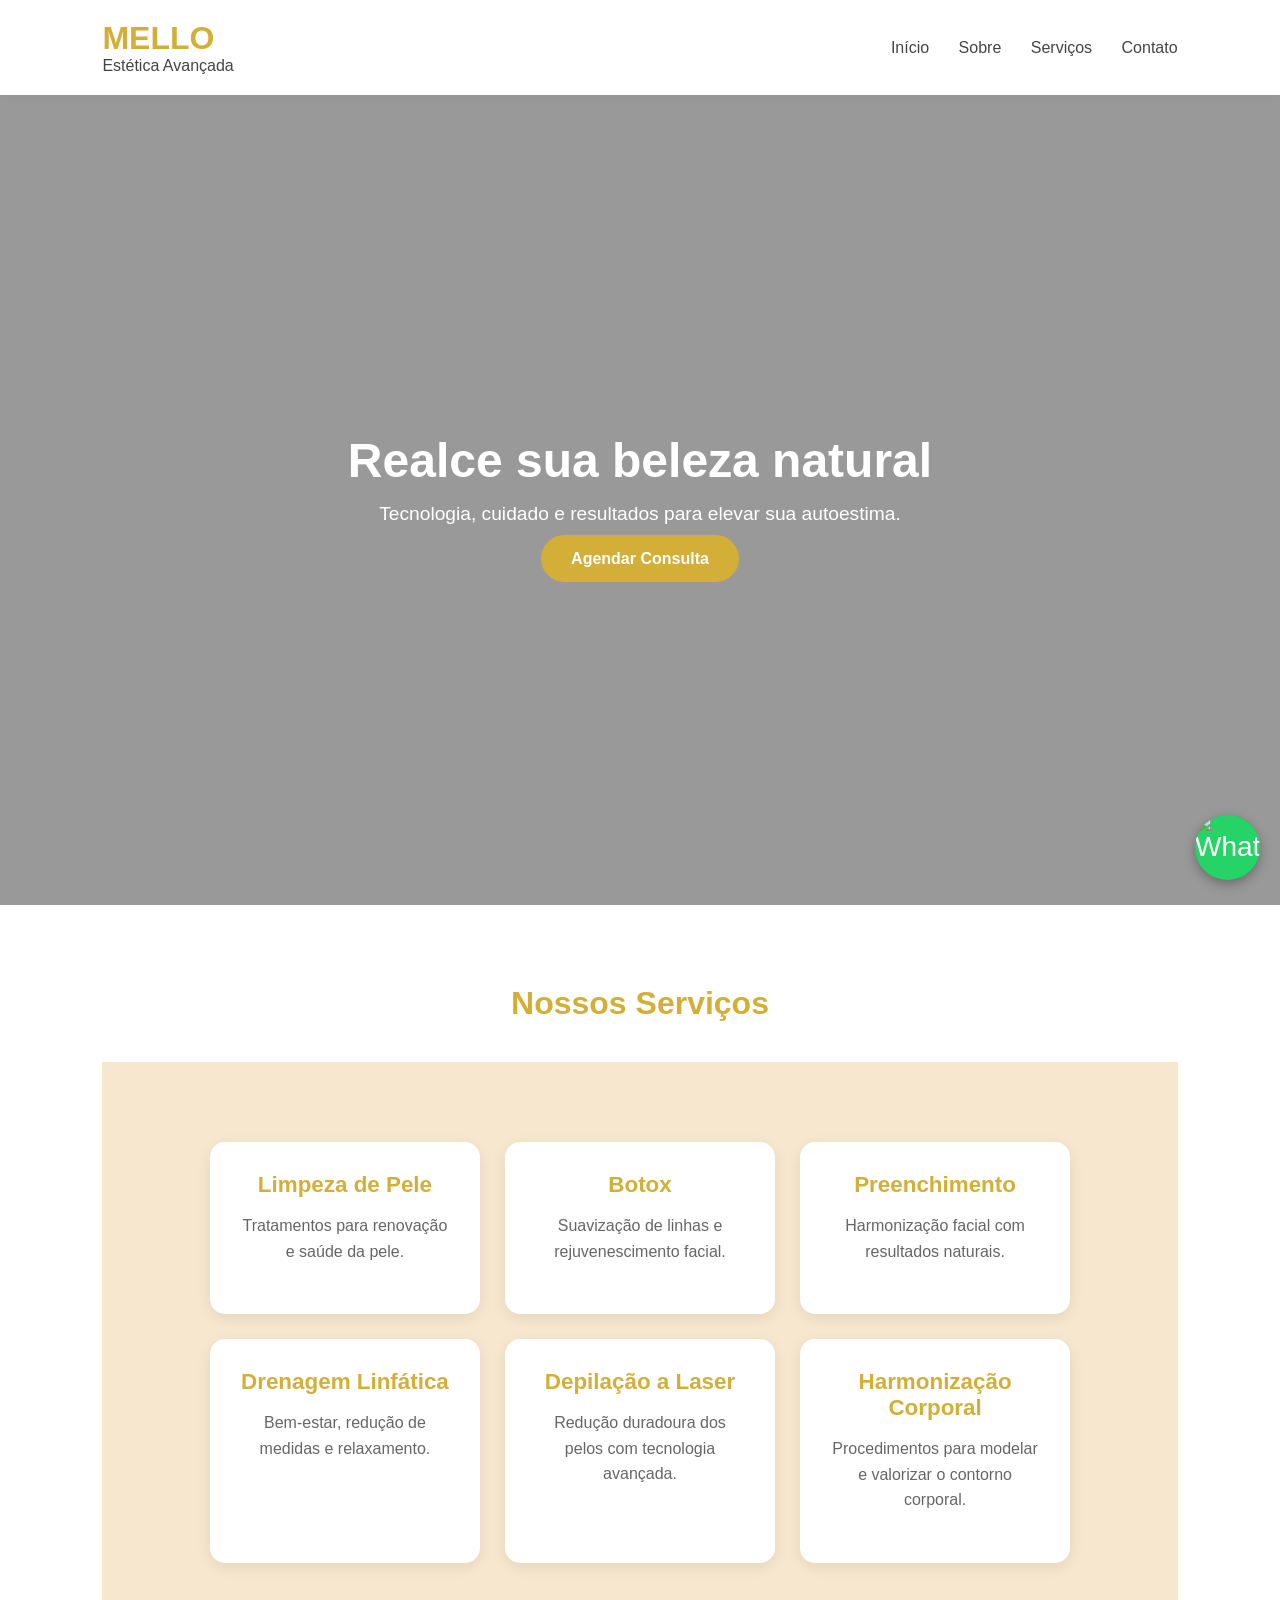
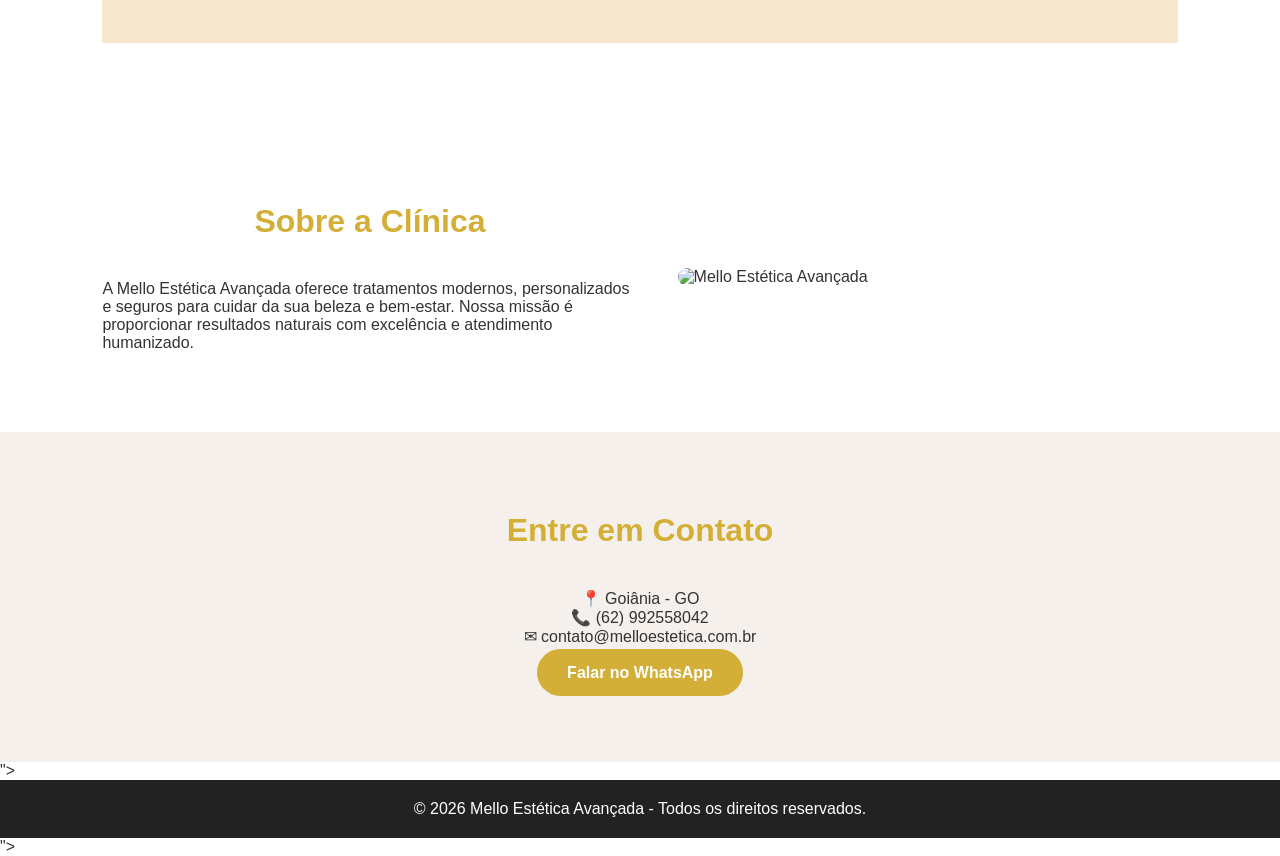
==== index.html @ c711a27c "meu primeiro" ====
<!DOCTYPE html>
<html lang="pt-BR">
<head>
<meta charset="UTF-8">
<meta name="viewport" content="width=device-width, initial-scale=1.0">
<title>Mello Estética Avançada</title>

<style>
*{
    margin:0;
    padding:0;
    box-sizing:border-box;
    font-family: 'Segoe UI', sans-serif;
}

body{
    background:#fff;
    color:#333;
}

header{
    background:#fff;
    padding:20px 8%;
    display:flex;
    justify-content:space-between;
    align-items:center;
    box-shadow:0 2px 10px rgba(0,0,0,0.05);
}

.logo{
    font-size:2rem;
    font-weight:bold;
    color:#D4AF37;
}

.logo span{
    color:#444;
    font-size:1rem;
    display:block;
    font-weight:400;
}

nav a{
    text-decoration:none;
    color:#444;
    margin-left:25px;
    transition:.3s;
}

nav a:hover{
    color:#D4AF37;
}

.hero{
    height:90vh;
    background:linear-gradient(rgba(0,0,0,.4),
    rgba(0,0,0,.4)),
    url('https://images.unsplash.com/photo-1515377905703-c4788e51af15');
    background-size:cover;
    background-position:center;
    display:flex;
    align-items:center;
    justify-content:center;
    text-align:center;
    color:white;
}

.hero-content h1{
    font-size:3rem;
    margin-bottom:15px;
}

.hero-content p{
    font-size:1.2rem;
    margin-bottom:25px;
}

.btn{
    background:#D4AF37;
    color:white;
    padding:15px 30px;
    border:none;
    border-radius:30px;
    text-decoration:none;
    font-weight:bold;
}

section{
    padding:80px 8%;
}

.titulo{
    text-align:center;
    color:#D4AF37;
    margin-bottom:40px;
    font-size:2rem;
}

.servicos{
    display:grid;
    grid-template-columns:repeat(auto-fit,minmax(250px,1fr));
    gap:25px;
}

.card{
    background:#F7E7CE;
    padding:30px;
    border-radius:15px;
    text-align:center;
    transition:.3s;
}

.card:hover{
    transform:translateY(-5px);
}

.card h3{
    margin-bottom:10px;
    color:#D4AF37;
}

.sobre{
    display:flex;
    align-items:center;
    gap:40px;
    flex-wrap:wrap;
}

.sobre-texto{
    flex:1;
}

.sobre img{
    flex:1;
    max-width:500px;
    width:100%;
    border-radius:20px;
}

.contato{
    background:#F5F0EB;
    text-align:center;
}

footer{
    background:#222;
    color:white;
    text-align:center;
    padding:20px;
}

.whatsapp{
    position:fixed;
    bottom: 20px;
    right:20px;
    background:#25D366;
    color:white;
    width:60px;
    height:60px;
    border-radius:50%;
    display:flex;
    justify-content:center;
    align-items:center;
    text-decoration:none;
    font-size:28px;
}

.whatsapp{
    position: fixed;
    bottom: 20px;
    right: 20px;
    width: 65px;
    height: 65px;
    z-index: 1000;
}

.whatsapp img{
    width: 100%;
    height: 100%;
    border-radius: 50%;
    box-shadow: 0 4px 12px rgba(0,0,0,0.3);
    transition: 0.3s;
}

.servicos{
    padding: 80px 10%;
    background: #F7E7CE;
}

.servicos h2{
    text-align: center;
    color: #D4AF37;
    margin-bottom: 40px;
    font-size: 2.2rem;
}

.cards{
    display: grid;
    grid-template-columns: repeat(auto-fit, minmax(280px, 1fr));
    gap: 25px;
}

.card{
    background: #FFFFFF;
    padding: 30px;
    border-radius: 15px;
    text-align: center;
    box-shadow: 0 4px 15px rgba(0,0,0,0.08);
    transition: all 0.3s ease;
}

.card:hover{
    transform: translateY(-8px);
    box-shadow: 0 8px 20px rgba(0,0,0,0.15);
}

.card h3{
    color: #D4AF37;
    margin-bottom: 15px;
    font-size: 1.4rem;
}

.card p{
    color: #666;
    margin-bottom: 20px;
    line-height: 1.6;
}

.whatsapp img:hover{
    transform: scale(1.1);
}
</style>
</head>
<body>

<header>
    <div class="logo">
        MELLO
        <span>Estética Avançada</span>
    </div>

    <nav>
        <a href="#">Início</a>
        <a href="#">Sobre</a>
        <a href="#">Serviços</a>
        <a href="#">Contato</a>
    </nav>
</header>

<section class="hero">
    <div class="hero-content">
        <h1>Realce sua beleza natural</h1>
        <p>Tecnologia, cuidado e resultados para elevar sua autoestima.</p>
        <a href="#" class="btn">Agendar Consulta</a>
    </div>
</section>

<section>
    <h2 class="titulo">Nossos Serviços</h2>

    <div class="servicos">
        <div class="card">
            <h3>Limpeza de Pele</h3>
            <p>Tratamentos para renovação e saúde da pele.</p>
        </div>

        <div class="card">
            <h3>Botox</h3>
            <p>Suavização de linhas e rejuvenescimento facial.</p>
        </div>

        <div class="card">
            <h3>Preenchimento</h3>
            <p>Harmonização facial com resultados naturais.</p>
        </div>

        <div class="card">
            <h3>Drenagem Linfática</h3>
            <p>Bem-estar, redução de medidas e relaxamento.</p>
        </div>

         <div class="card">
             <h3>Depilação a Laser</h3>
             <p>Redução duradoura dos pelos com tecnologia avançada.</p>
        </div>
        <div class="card">
            <h3>Harmonização Corporal</h3>
            <p>Procedimentos para modelar e valorizar o contorno corporal.</p>
        </div> 
</div>
</section>

<section class="sobre">
    <div class="sobre-texto">
        <h2 class="titulo">Sobre a Clínica</h2>
        <p>
            A Mello Estética Avançada oferece tratamentos modernos,
            personalizados e seguros para cuidar da sua beleza e bem-estar.
            Nossa missão é proporcionar resultados naturais com excelência
            e atendimento humanizado.
        </p>
    </div>

    <img src="c:\Users\emilly cristina\Downloads\ChatGPT Image 3 de jun. de 2026, 11_03_52.png" alt="Mello Estética Avançada">
</section>

<section class="contato">
    <h2 class="titulo">Entre em Contato</h2>

    <p>📍 Goiânia - GO</p>
    <p>📞 (62) 992558042</p>
    <p>✉ contato@melloestetica.com.br</p>

    <br>

    <a href="#" class="btn">Falar no WhatsApp</a>
</section>

</a>">

<footer>
    © 2026 Mello Estética Avançada - Todos os direitos reservados.
</footer>

<a class="whatsapp" href="#">
    💬
</a><a href="https://wa.me/5562992558042?text=Olá!%20Gostaria%20de%20agendar%20uma%20avaliação%20na%20Mello%20Estética%20Avançada." class="whatsapp" target="_blank">
    <img src="https://cdn-icons-png.flaticon.com/512/733/733585.png" alt="WhatsApp">
</a>">
</a>

</body>
</html>
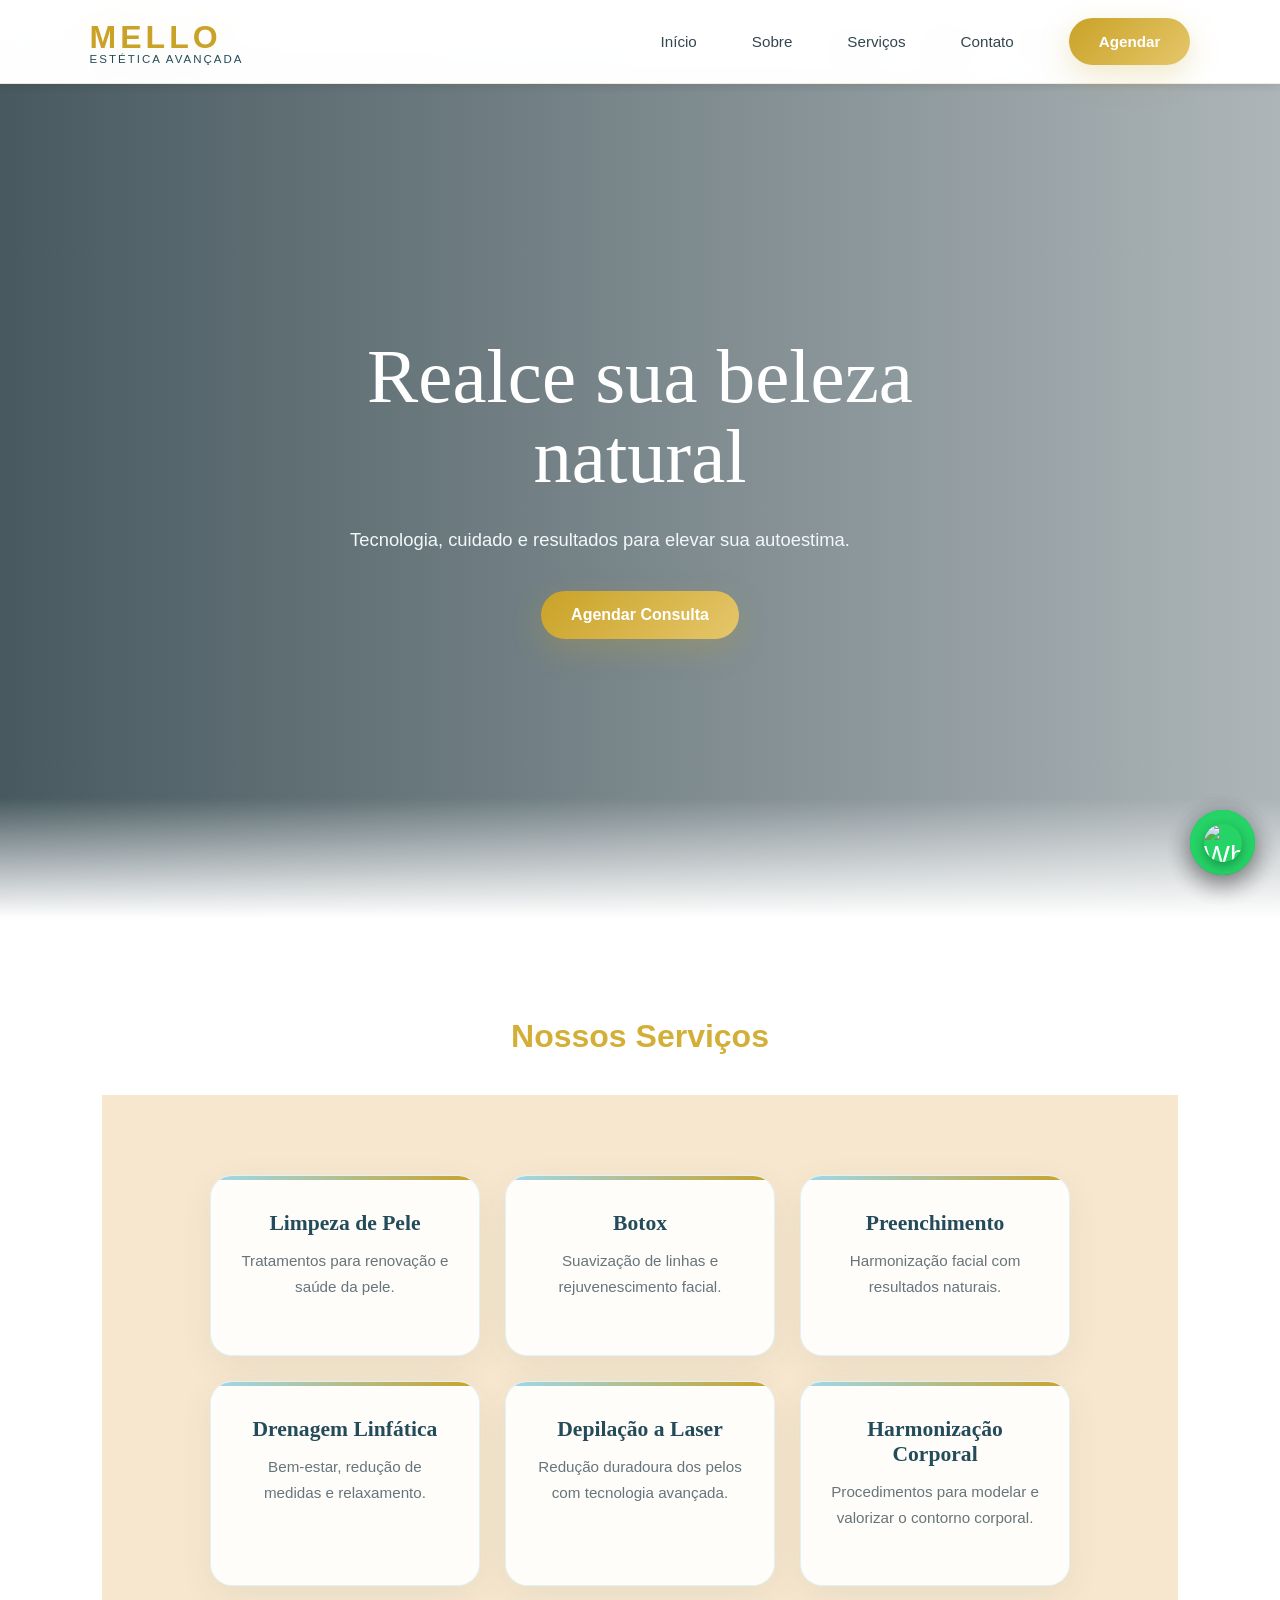
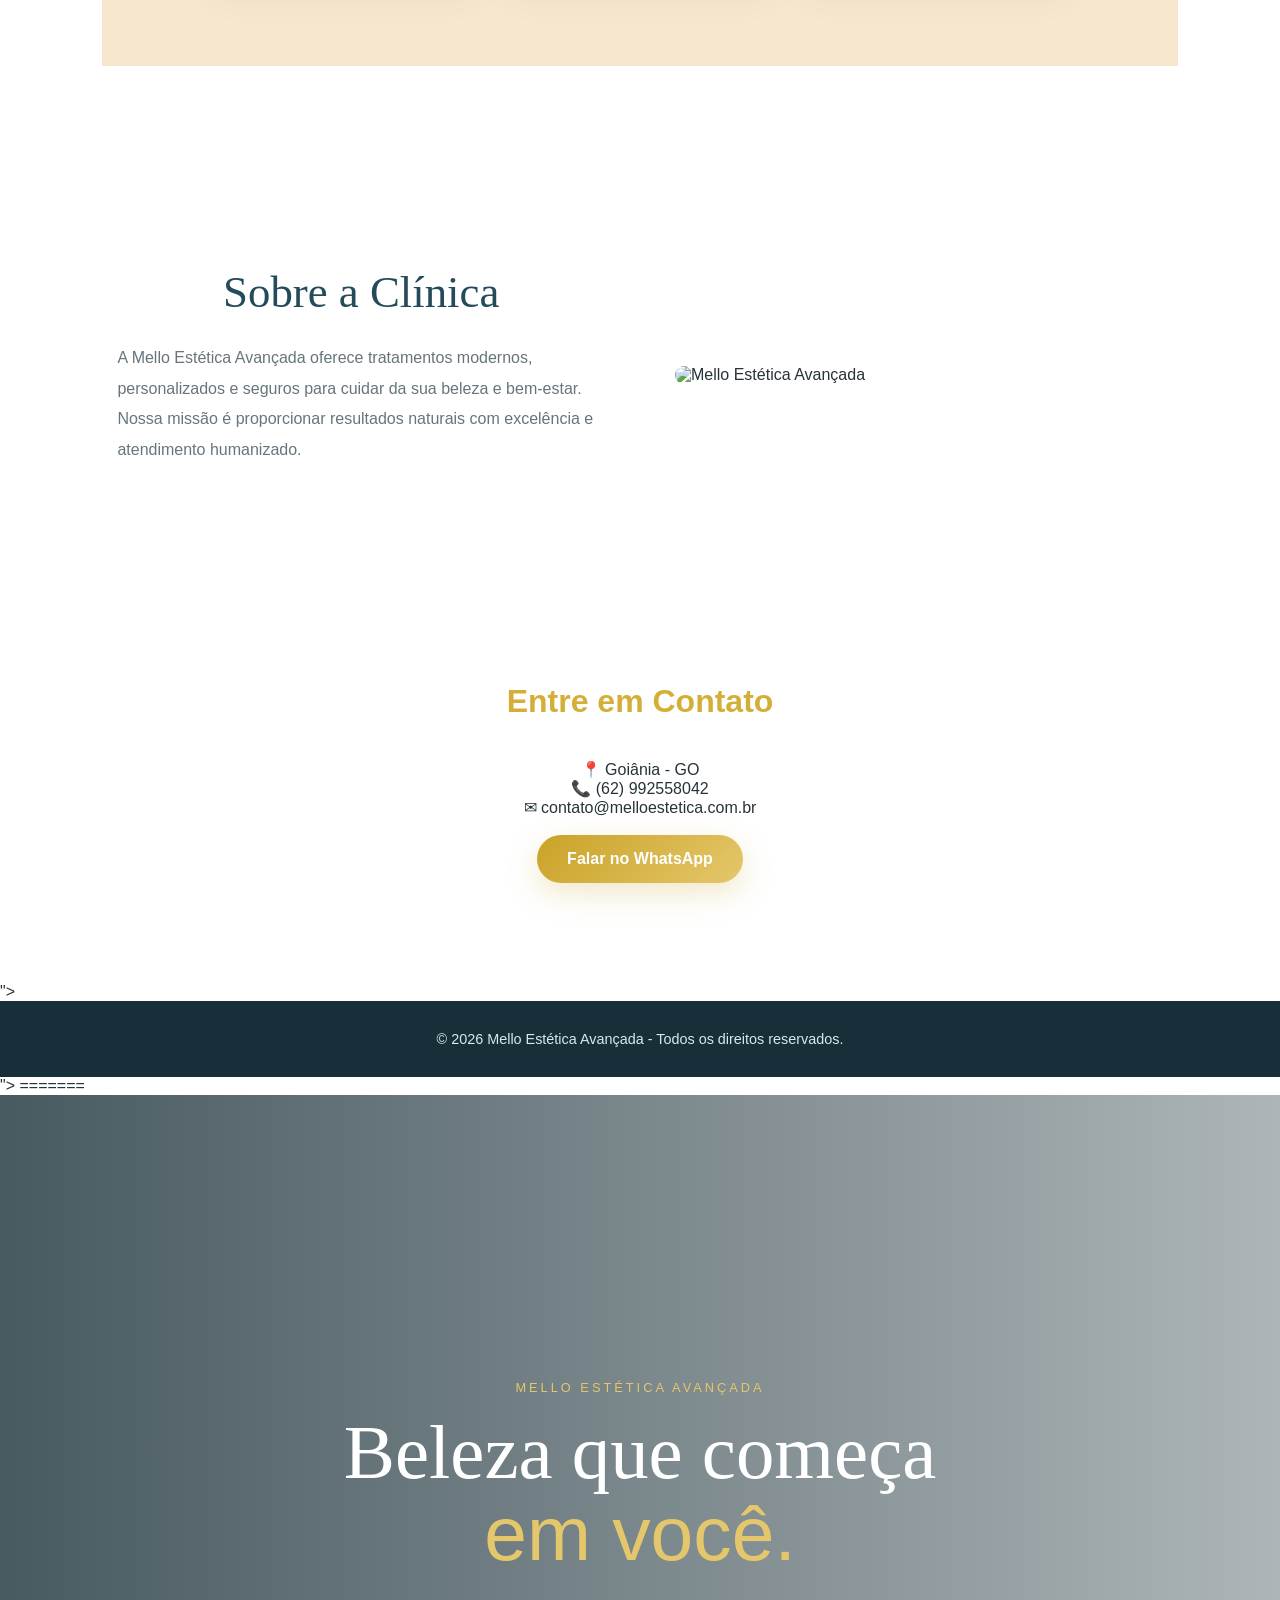
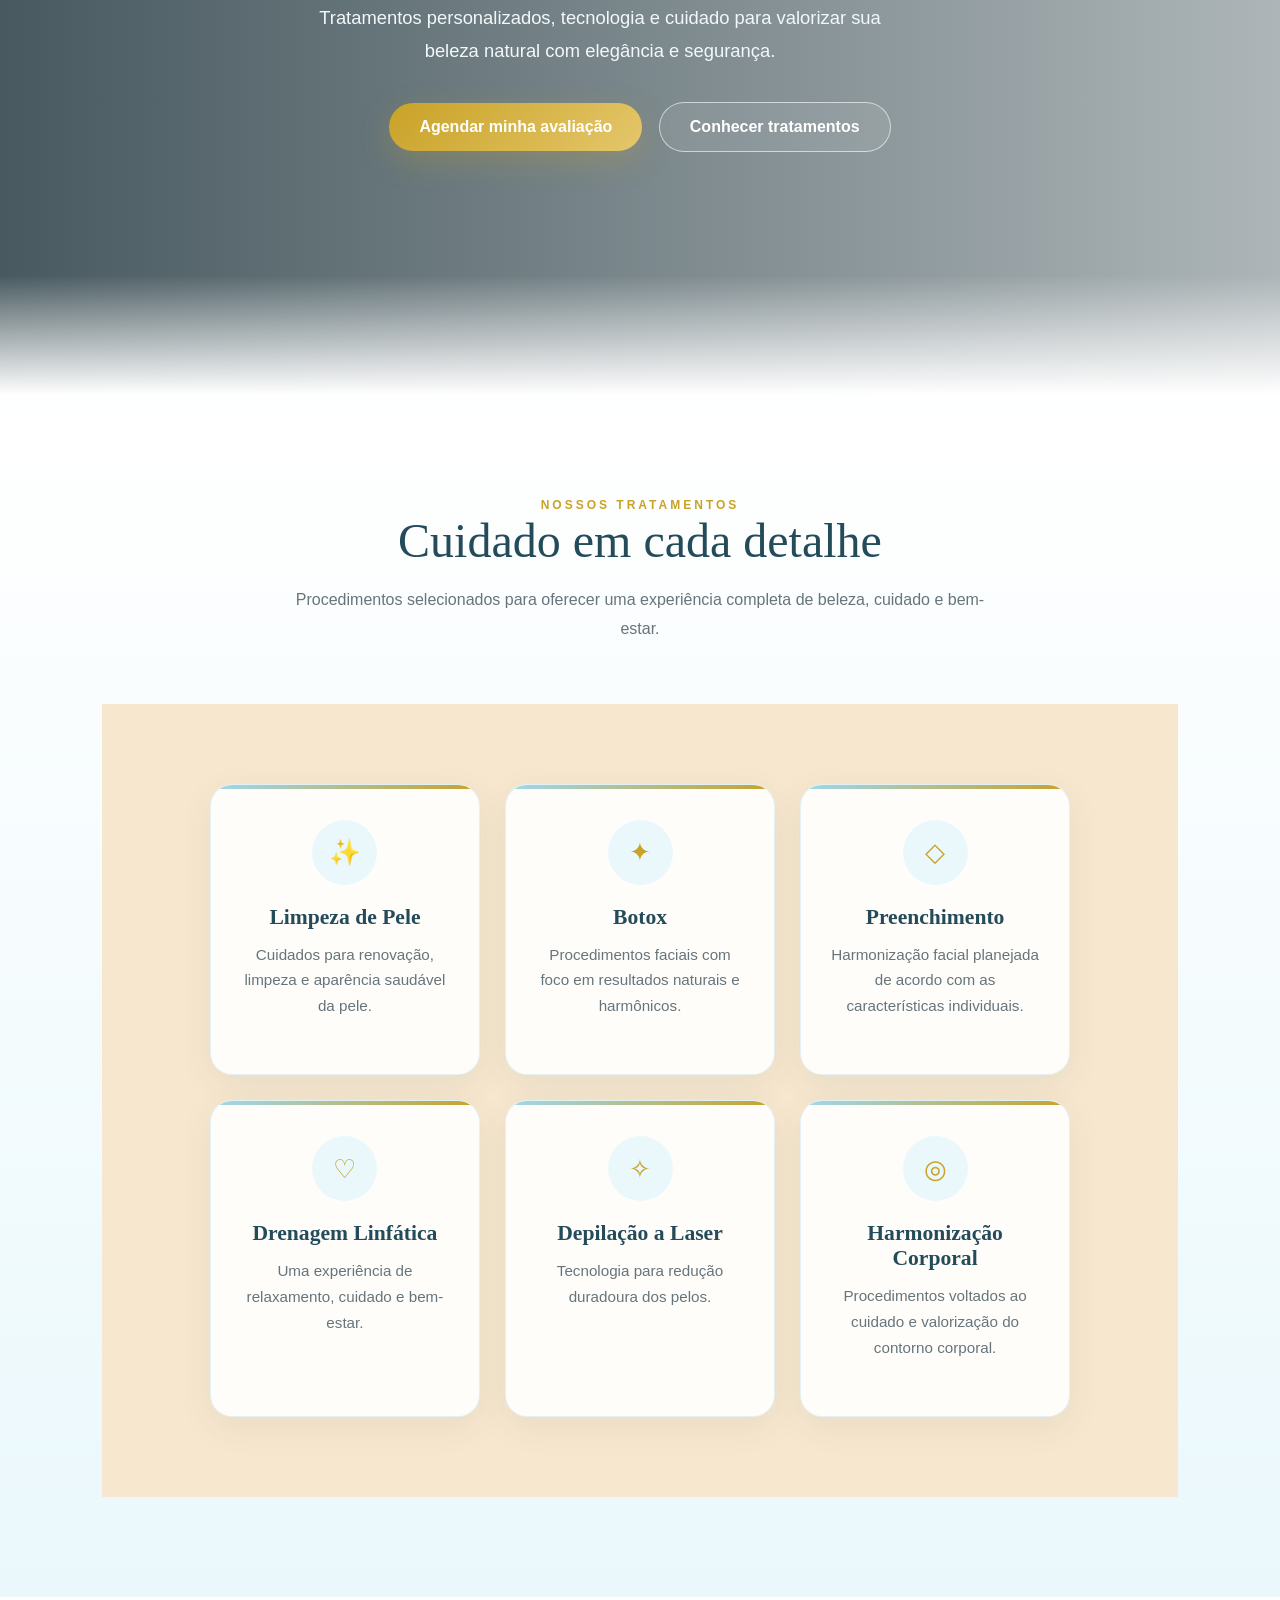
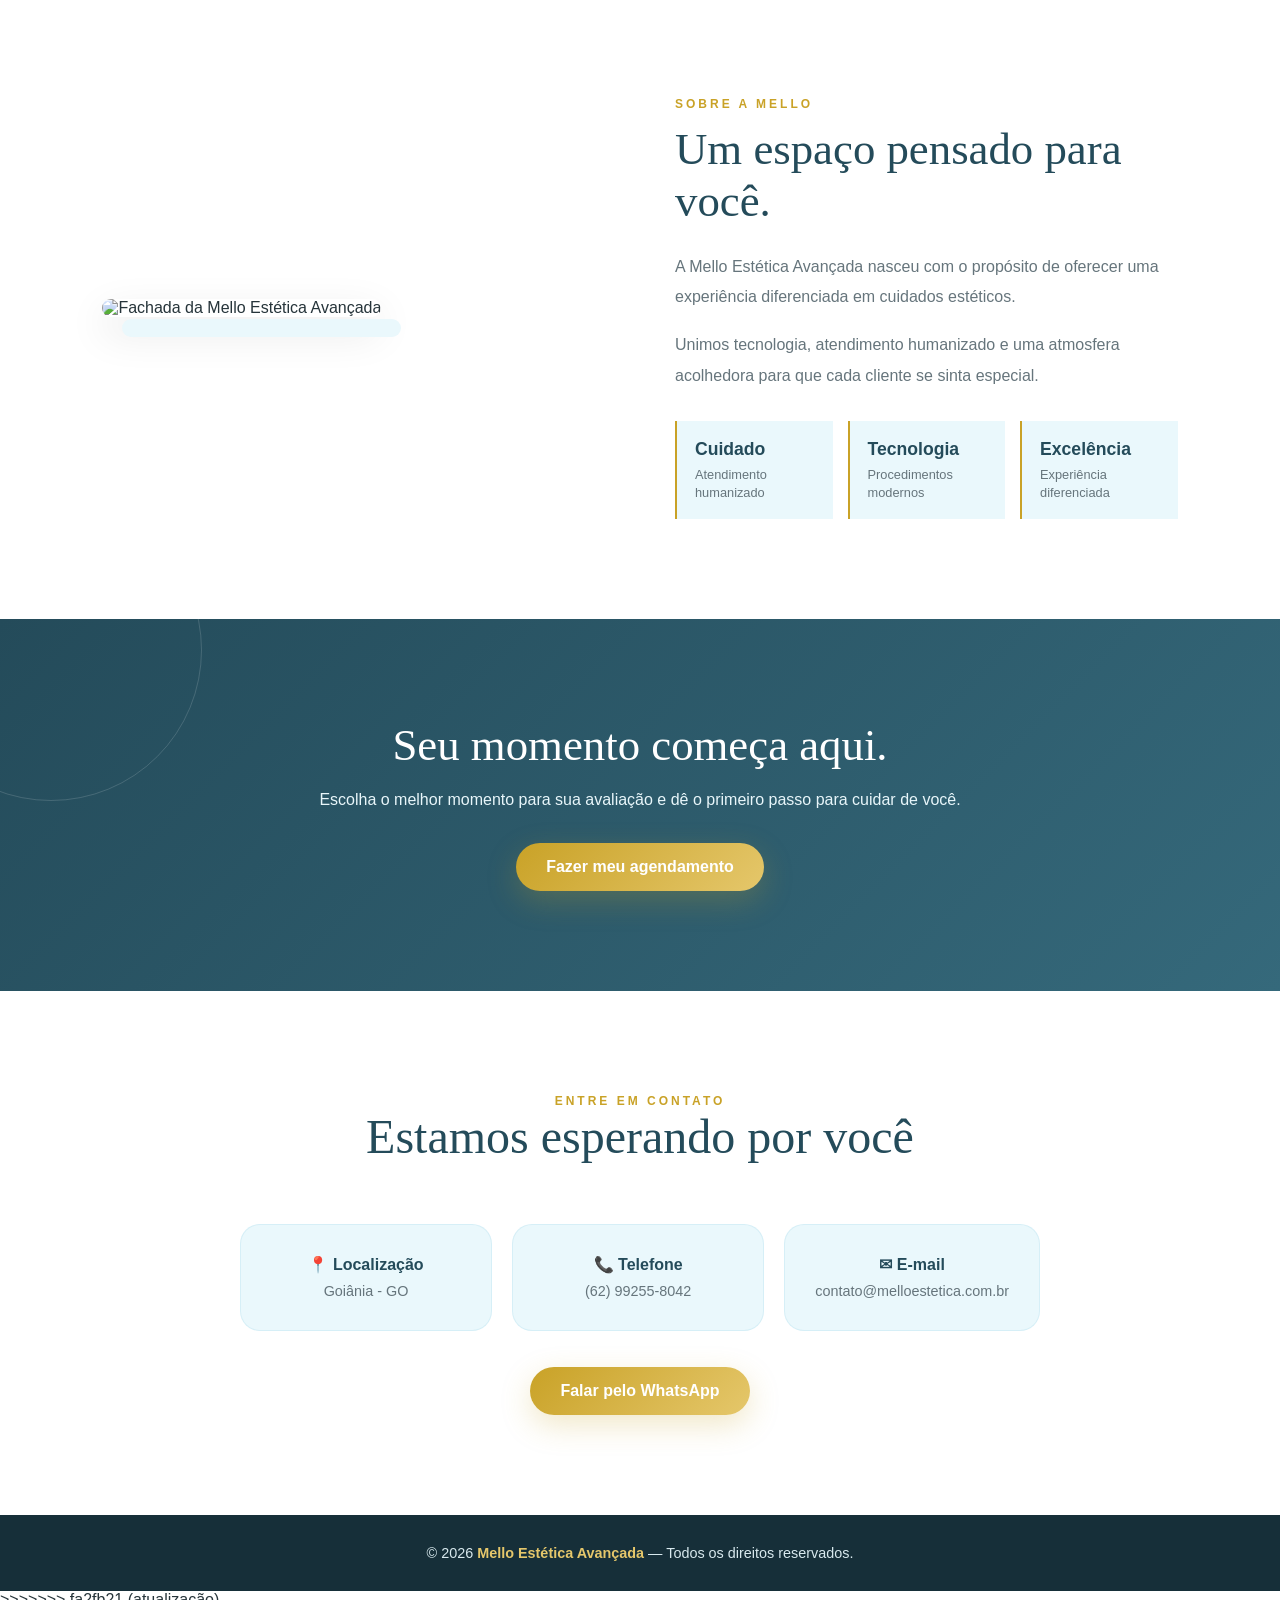
==== commit 230a0f91: "https://github.com/emymello04-crypto/centroesteticomello.git" ====
--- a/index.html
+++ b/index.html
@@ -1,5 +1,6 @@
 <!DOCTYPE html>
 <html lang="pt-BR">
+<<<<<<< HEAD
 <head>
 <meta charset="UTF-8">
 <meta name="viewport" content="width=device-width, initial-scale=1.0">
@@ -330,4 +331,1296 @@
 </a>
 
 </body>
+=======
+
+<head>
+    <meta charset="UTF-8">
+    <meta name="viewport" content="width=device-width, initial-scale=1.0">
+
+    <title>Mello Estética Avançada | Beleza & Bem-estar</title>
+
+    <meta
+        name="description"
+        content="Mello Estética Avançada - tratamentos estéticos, cuidados com a pele e bem-estar."
+    >
+
+    <style>
+
+        /* =========================
+           RESET
+        ========================= */
+
+        * {
+            margin: 0;
+            padding: 0;
+            box-sizing: border-box;
+            font-family: "Segoe UI", Arial, sans-serif;
+        }
+
+        html {
+            scroll-behavior: smooth;
+        }
+
+        body {
+            background: #ffffff;
+            color: #26343a;
+            overflow-x: hidden;
+        }
+
+        :root {
+            --azul: #9DD9EC;
+            --azul-claro: #EAF8FC;
+            --azul-medio: #68BBD7;
+            --azul-escuro: #244B5A;
+            --dourado: #C9A227;
+            --dourado-claro: #E5C76B;
+            --branco: #ffffff;
+            --cinza: #66757C;
+        }
+
+        /* =========================
+           HEADER
+        ========================= */
+
+        header {
+            position: fixed;
+            top: 0;
+            left: 0;
+            width: 100%;
+
+            padding: 18px 7%;
+
+            display: flex;
+            justify-content: space-between;
+            align-items: center;
+
+            background: rgba(255, 255, 255, 0.92);
+            backdrop-filter: blur(15px);
+
+            border-bottom: 1px solid rgba(201, 162, 39, 0.15);
+
+            z-index: 1000;
+        }
+
+        .logo {
+            color: var(--dourado);
+            font-size: 2rem;
+            font-weight: 700;
+            letter-spacing: 4px;
+        }
+
+        .logo span {
+            display: block;
+
+            color: var(--azul-escuro);
+
+            font-size: 0.72rem;
+            letter-spacing: 2px;
+            font-weight: 500;
+
+            margin-top: -3px;
+        }
+
+        nav {
+            display: flex;
+            align-items: center;
+            gap: 30px;
+        }
+
+        nav a {
+            position: relative;
+
+            color: #34474f;
+
+            text-decoration: none;
+            font-size: 0.95rem;
+            font-weight: 500;
+
+            transition: 0.3s;
+        }
+
+        nav a::after {
+            content: "";
+
+            position: absolute;
+            left: 0;
+            bottom: -7px;
+
+            width: 0;
+            height: 2px;
+
+            background: var(--dourado);
+
+            transition: 0.3s;
+        }
+
+        nav a:hover {
+            color: var(--dourado);
+        }
+
+        nav a:hover::after {
+            width: 100%;
+        }
+
+        /* =========================
+           HERO
+        ========================= */
+
+        .hero {
+            min-height: 100vh;
+
+            background:
+                linear-gradient(
+                    90deg,
+                    rgba(20, 43, 51, 0.78),
+                    rgba(20, 43, 51, 0.35)
+                ),
+                url("images/fachada-mello.png");
+
+            background-size: cover;
+            background-position: center;
+
+            display: flex;
+            align-items: center;
+
+            padding: 120px 8% 80px;
+
+            position: relative;
+        }
+
+        .hero::after {
+            content: "";
+
+            position: absolute;
+            bottom: 0;
+            left: 0;
+
+            width: 100%;
+            height: 120px;
+
+            background:
+                linear-gradient(
+                    transparent,
+                    #ffffff
+                );
+        }
+
+        .hero-content {
+            position: relative;
+            z-index: 2;
+
+            max-width: 650px;
+
+            animation: aparecer 1.2s ease;
+        }
+
+        .tag {
+            display: inline-block;
+
+            color: var(--dourado-claro);
+
+            font-size: 0.8rem;
+            letter-spacing: 3px;
+            text-transform: uppercase;
+
+            margin-bottom: 18px;
+        }
+
+        .hero h1 {
+            color: #ffffff;
+
+            font-family: Georgia, serif;
+
+            font-size: clamp(2.8rem, 6vw, 5rem);
+            line-height: 1.05;
+
+            font-weight: 500;
+
+            margin-bottom: 25px;
+        }
+
+        .hero h1 span {
+            color: var(--dourado-claro);
+        }
+
+        .hero p {
+            color: #f2f8fa;
+
+            font-size: 1.15rem;
+            line-height: 1.8;
+
+            max-width: 570px;
+
+            margin-bottom: 35px;
+        }
+
+        /* =========================
+           BOTÃO PREMIUM
+        ========================= */
+
+        .btn {
+            display: inline-flex;
+            align-items: center;
+            justify-content: center;
+
+            padding: 15px 30px;
+
+            border-radius: 50px;
+
+            background:
+                linear-gradient(
+                    135deg,
+                    var(--dourado),
+                    var(--dourado-claro)
+                );
+
+            color: #ffffff;
+
+            text-decoration: none;
+
+            font-weight: 600;
+
+            box-shadow:
+                0 10px 30px rgba(201, 162, 39, 0.25);
+
+            transition: 0.35s;
+        }
+
+        .btn:hover {
+            transform: translateY(-4px);
+
+            box-shadow:
+                0 15px 35px rgba(201, 162, 39, 0.35);
+        }
+
+        .btn-outline {
+            margin-left: 12px;
+
+            background: rgba(255,255,255,0.08);
+
+            border: 1px solid rgba(255,255,255,0.6);
+
+            box-shadow: none;
+        }
+
+        .btn-outline:hover {
+            background: #ffffff;
+            color: var(--azul-escuro);
+        }
+
+        /* =========================
+           SEÇÕES
+        ========================= */
+
+        section {
+            padding: 100px 8%;
+        }
+
+        .section-header {
+            text-align: center;
+            max-width: 700px;
+
+            margin: 0 auto 60px;
+        }
+
+        .mini-title {
+            color: var(--dourado);
+
+            text-transform: uppercase;
+
+            letter-spacing: 3px;
+
+            font-size: 0.75rem;
+
+            font-weight: 600;
+
+            margin-bottom: 12px;
+        }
+
+        .section-header h2 {
+            color: var(--azul-escuro);
+
+            font-family: Georgia, serif;
+
+            font-size: clamp(2rem, 4vw, 3rem);
+
+            font-weight: 500;
+
+            margin-bottom: 18px;
+        }
+
+        .section-header p {
+            color: var(--cinza);
+
+            line-height: 1.8;
+        }
+
+        /* =========================
+           SERVIÇOS
+        ========================= */
+
+        #servicos {
+            background:
+                linear-gradient(
+                    180deg,
+                    #ffffff,
+                    var(--azul-claro)
+                );
+        }
+
+        .servicos {
+            max-width: 1200px;
+
+            margin: auto;
+
+            display: grid;
+
+            grid-template-columns:
+                repeat(auto-fit, minmax(270px, 1fr));
+
+            gap: 25px;
+        }
+
+        .card {
+            position: relative;
+
+            background: rgba(255,255,255,0.9);
+
+            border: 1px solid rgba(104,187,215,0.18);
+
+            border-radius: 22px;
+
+            padding: 35px 30px;
+
+            text-align: center;
+
+            box-shadow:
+                0 10px 35px rgba(38, 75, 90, 0.07);
+
+            transition: 0.4s;
+
+            overflow: hidden;
+        }
+
+        .card::before {
+            content: "";
+
+            position: absolute;
+
+            top: 0;
+            left: 0;
+
+            width: 100%;
+            height: 4px;
+
+            background:
+                linear-gradient(
+                    90deg,
+                    var(--azul),
+                    var(--dourado)
+                );
+        }
+
+        .card:hover {
+            transform: translateY(-10px);
+
+            box-shadow:
+                0 20px 45px rgba(38, 75, 90, 0.13);
+        }
+
+        .icone {
+            width: 65px;
+            height: 65px;
+
+            margin: 0 auto 20px;
+
+            display: flex;
+            align-items: center;
+            justify-content: center;
+
+            border-radius: 50%;
+
+            background: var(--azul-claro);
+
+            color: var(--dourado);
+
+            font-size: 1.6rem;
+        }
+
+        .card h3 {
+            color: var(--azul-escuro);
+
+            font-family: Georgia, serif;
+
+            font-size: 1.35rem;
+
+            margin-bottom: 12px;
+        }
+
+        .card p {
+            color: var(--cinza);
+
+            line-height: 1.7;
+
+            font-size: 0.95rem;
+        }
+
+        /* =========================
+           SOBRE
+        ========================= */
+
+        .sobre {
+            display: grid;
+
+            grid-template-columns:
+                1fr 1fr;
+
+            align-items: center;
+
+            gap: 70px;
+
+            max-width: 1250px;
+
+            margin: auto;
+        }
+
+        .sobre-img {
+            position: relative;
+        }
+
+        .sobre-img img {
+            width: 100%;
+
+            max-height: 500px;
+
+            object-fit: cover;
+
+            border-radius: 25px;
+
+            box-shadow:
+                20px 20px 0 var(--azul-claro),
+                0 15px 40px rgba(0,0,0,0.12);
+        }
+
+        .sobre-texto .mini-title {
+            display: block;
+        }
+
+        .sobre-texto h2 {
+            color: var(--azul-escuro);
+
+            font-family: Georgia, serif;
+
+            font-size: 2.8rem;
+
+            font-weight: 500;
+
+            margin-bottom: 25px;
+        }
+
+        .sobre-texto p {
+            color: var(--cinza);
+
+            line-height: 1.9;
+
+            margin-bottom: 18px;
+        }
+
+        .destaque {
+            display: grid;
+
+            grid-template-columns:
+                repeat(3, 1fr);
+
+            gap: 15px;
+
+            margin-top: 30px;
+        }
+
+        .destaque div {
+            padding: 18px;
+
+            border-left: 2px solid var(--dourado);
+
+            background: var(--azul-claro);
+        }
+
+        .destaque strong {
+            display: block;
+
+            color: var(--azul-escuro);
+
+            font-size: 1.1rem;
+
+            margin-bottom: 5px;
+        }
+
+        .destaque span {
+            color: var(--cinza);
+
+            font-size: 0.8rem;
+        }
+
+        /* =========================
+           AGENDAMENTO
+        ========================= */
+
+        .agendamento {
+            position: relative;
+
+            background:
+                linear-gradient(
+                    135deg,
+                    var(--azul-escuro),
+                    #35697B
+                );
+
+            text-align: center;
+
+            color: white;
+
+            overflow: hidden;
+        }
+
+        .agendamento::before {
+            content: "";
+
+            position: absolute;
+
+            width: 300px;
+            height: 300px;
+
+            border: 1px solid rgba(255,255,255,0.15);
+
+            border-radius: 50%;
+
+            top: -120px;
+            left: -100px;
+        }
+
+        .agendamento h2 {
+            position: relative;
+
+            font-family: Georgia, serif;
+
+            font-size: 2.8rem;
+
+            font-weight: 500;
+
+            margin-bottom: 15px;
+        }
+
+        .agendamento p {
+            position: relative;
+
+            max-width: 650px;
+
+            margin: 0 auto 30px;
+
+            color: #e8f6fa;
+
+            line-height: 1.7;
+        }
+
+        /* =========================
+           CONTATO
+        ========================= */
+
+        .contato {
+            background: #ffffff;
+
+            text-align: center;
+        }
+
+        .contato-info {
+            max-width: 800px;
+
+            margin: auto;
+
+            display: grid;
+
+            grid-template-columns:
+                repeat(3, 1fr);
+
+            gap: 20px;
+        }
+
+        .contato-card {
+            padding: 30px;
+
+            border-radius: 20px;
+
+            background: var(--azul-claro);
+
+            border: 1px solid rgba(104,187,215,0.15);
+        }
+
+        .contato-card strong {
+            display: block;
+
+            color: var(--azul-escuro);
+
+            margin-bottom: 8px;
+        }
+
+        .contato-card span {
+            color: var(--cinza);
+
+            font-size: 0.9rem;
+        }
+
+        /* =========================
+           FOOTER
+        ========================= */
+
+        footer {
+            background: #162F39;
+
+            color: #d8e9ee;
+
+            text-align: center;
+
+            padding: 30px 20px;
+
+            font-size: 0.9rem;
+        }
+
+        footer strong {
+            color: var(--dourado-claro);
+        }
+
+        /* =========================
+           WHATSAPP
+        ========================= */
+
+        .whatsapp {
+            position: fixed;
+
+            right: 25px;
+            bottom: 25px;
+
+            width: 65px;
+            height: 65px;
+
+            border-radius: 50%;
+
+            background: #25D366;
+
+            display: flex;
+            align-items: center;
+            justify-content: center;
+
+            z-index: 2000;
+
+            box-shadow:
+                0 8px 25px rgba(0,0,0,0.2);
+
+            animation: pulsar 2.5s infinite;
+
+            transition: 0.3s;
+        }
+
+        .whatsapp:hover {
+            transform: scale(1.1);
+        }
+
+        .whatsapp img {
+            width: 38px;
+            height: 38px;
+        }
+
+        /* =========================
+           ANIMAÇÕES
+        ========================= */
+
+        @keyframes aparecer {
+
+            from {
+                opacity: 0;
+                transform: translateY(30px);
+            }
+
+            to {
+                opacity: 1;
+                transform: translateY(0);
+            }
+
+        }
+
+        @keyframes pulsar {
+
+            0% {
+                box-shadow:
+                    0 0 0 0 rgba(37,211,102,0.5);
+            }
+
+            70% {
+                box-shadow:
+                    0 0 0 15px rgba(37,211,102,0);
+            }
+
+            100% {
+                box-shadow:
+                    0 0 0 0 rgba(37,211,102,0);
+            }
+
+        }
+
+        /* =========================
+           RESPONSIVIDADE
+        ========================= */
+
+        @media (max-width: 900px) {
+
+            header {
+                padding: 15px 5%;
+            }
+
+            nav {
+                gap: 15px;
+            }
+
+            .sobre {
+                grid-template-columns: 1fr;
+                gap: 50px;
+            }
+
+            .contato-info {
+                grid-template-columns: 1fr;
+            }
+
+        }
+
+        @media (max-width: 650px) {
+
+            header {
+                position: relative;
+
+                flex-direction: column;
+
+                gap: 15px;
+            }
+
+            nav {
+                flex-wrap: wrap;
+
+                justify-content: center;
+            }
+
+            nav a {
+                font-size: 0.85rem;
+            }
+
+            .hero {
+                min-height: 85vh;
+
+                padding: 80px 6%;
+            }
+
+            .hero h1 {
+                font-size: 2.7rem;
+            }
+
+            .hero p {
+                font-size: 1rem;
+            }
+
+            .btn {
+                padding: 13px 22px;
+
+                font-size: 0.9rem;
+            }
+
+            .btn-outline {
+                margin-left: 5px;
+            }
+
+            section {
+                padding: 75px 6%;
+            }
+
+            .destaque {
+                grid-template-columns: 1fr;
+            }
+
+            .sobre-texto h2 {
+                font-size: 2.3rem;
+            }
+
+            .agendamento h2 {
+                font-size: 2.2rem;
+            }
+
+            .whatsapp {
+                width: 58px;
+                height: 58px;
+
+                right: 15px;
+                bottom: 15px;
+            }
+
+        }
+
+    </style>
+
+</head>
+
+<body>
+
+    <!-- =========================
+         HEADER
+    ========================= -->
+
+    <header>
+
+        <div class="logo">
+            MELLO
+            <span>ESTÉTICA AVANÇADA</span>
+        </div>
+
+        <nav>
+
+            <a href="#inicio">Início</a>
+
+            <a href="#sobre">Sobre</a>
+
+            <a href="#servicos">Serviços</a>
+
+            <a href="#contato">Contato</a>
+
+            <a
+                href="agendamento.html"
+                class="btn"
+            >
+                Agendar
+            </a>
+
+        </nav>
+
+    </header>
+
+
+    <!-- =========================
+         HERO
+    ========================= -->
+
+    <section
+        class="hero"
+        id="inicio"
+    >
+
+        <div class="hero-content">
+
+            <span class="tag">
+                Mello Estética Avançada
+            </span>
+
+            <h1>
+                Beleza que começa
+                <span>em você.</span>
+            </h1>
+
+            <p>
+                Tratamentos personalizados, tecnologia
+                e cuidado para valorizar sua beleza
+                natural com elegância e segurança.
+            </p>
+
+            <a
+                href="agendamento.html"
+                class="btn"
+            >
+                Agendar minha avaliação
+            </a>
+
+            <a
+                href="#servicos"
+                class="btn btn-outline"
+            >
+                Conhecer tratamentos
+            </a>
+
+        </div>
+
+    </section>
+
+
+    <!-- =========================
+         SERVIÇOS
+    ========================= -->
+
+    <section id="servicos">
+
+        <div class="section-header">
+
+            <span class="mini-title">
+                Nossos tratamentos
+            </span>
+
+            <h2>
+                Cuidado em cada detalhe
+            </h2>
+
+            <p>
+                Procedimentos selecionados para oferecer
+                uma experiência completa de beleza,
+                cuidado e bem-estar.
+            </p>
+
+        </div>
+
+
+        <div class="servicos">
+
+
+            <div class="card">
+
+                <div class="icone">
+                    ✨
+                </div>
+
+                <h3>
+                    Limpeza de Pele
+                </h3>
+
+                <p>
+                    Cuidados para renovação,
+                    limpeza e aparência saudável
+                    da pele.
+                </p>
+
+            </div>
+
+
+            <div class="card">
+
+                <div class="icone">
+                    ✦
+                </div>
+
+                <h3>
+                    Botox
+                </h3>
+
+                <p>
+                    Procedimentos faciais com
+                    foco em resultados naturais
+                    e harmônicos.
+                </p>
+
+            </div>
+
+
+            <div class="card">
+
+                <div class="icone">
+                    ◇
+                </div>
+
+                <h3>
+                    Preenchimento
+                </h3>
+
+                <p>
+                    Harmonização facial planejada
+                    de acordo com as características
+                    individuais.
+                </p>
+
+            </div>
+
+
+            <div class="card">
+
+                <div class="icone">
+                    ♡
+                </div>
+
+                <h3>
+                    Drenagem Linfática
+                </h3>
+
+                <p>
+                    Uma experiência de relaxamento,
+                    cuidado e bem-estar.
+                </p>
+
+            </div>
+
+
+            <div class="card">
+
+                <div class="icone">
+                    ✧
+                </div>
+
+                <h3>
+                    Depilação a Laser
+                </h3>
+
+                <p>
+                    Tecnologia para redução
+                    duradoura dos pelos.
+                </p>
+
+            </div>
+
+
+            <div class="card">
+
+                <div class="icone">
+                    ◎
+                </div>
+
+                <h3>
+                    Harmonização Corporal
+                </h3>
+
+                <p>
+                    Procedimentos voltados ao
+                    cuidado e valorização do
+                    contorno corporal.
+                </p>
+
+            </div>
+
+
+        </div>
+
+    </section>
+
+
+    <!-- =========================
+         SOBRE
+    ========================= -->
+
+    <section id="sobre">
+
+        <div class="sobre">
+
+
+            <div class="sobre-img">
+
+                <img
+                    src="c:\Users\emilly cristina\Downloads\ChatGPT Image 18 de ago. de 2026, 08_44_00.png"
+                    alt="Fachada da Mello Estética Avançada"
+                >
+
+            </div>
+
+
+            <div class="sobre-texto">
+
+                <span class="mini-title">
+                    Sobre a Mello
+                </span>
+
+                <h2>
+                    Um espaço pensado
+                    para você.
+                </h2>
+
+                <p>
+                    A Mello Estética Avançada nasceu
+                    com o propósito de oferecer uma
+                    experiência diferenciada em
+                    cuidados estéticos.
+                </p>
+
+                <p>
+                    Unimos tecnologia, atendimento
+                    humanizado e uma atmosfera
+                    acolhedora para que cada cliente
+                    se sinta especial.
+                </p>
+
+
+                <div class="destaque">
+
+                    <div>
+                        <strong>
+                            Cuidado
+                        </strong>
+
+                        <span>
+                            Atendimento humanizado
+                        </span>
+                    </div>
+
+
+                    <div>
+                        <strong>
+                            Tecnologia
+                        </strong>
+
+                        <span>
+                            Procedimentos modernos
+                        </span>
+                    </div>
+
+
+                    <div>
+                        <strong>
+                            Excelência
+                        </strong>
+
+                        <span>
+                            Experiência diferenciada
+                        </span>
+                    </div>
+
+                </div>
+
+            </div>
+
+        </div>
+
+    </section>
+
+
+    <!-- =========================
+         AGENDAMENTO
+    ========================= -->
+
+    <section class="agendamento">
+
+        <h2>
+            Seu momento começa aqui.
+        </h2>
+
+        <p>
+            Escolha o melhor momento para sua avaliação
+            e dê o primeiro passo para cuidar de você.
+        </p>
+
+        <a
+            href="agendamento.html"
+            class="btn"
+        >
+            Fazer meu agendamento
+        </a>
+
+    </section>
+
+
+    <!-- =========================
+         CONTATO
+    ========================= -->
+
+    <section
+        class="contato"
+        id="contato"
+    >
+
+        <div class="section-header">
+
+            <span class="mini-title">
+                Entre em contato
+            </span>
+
+            <h2>
+                Estamos esperando por você
+            </h2>
+
+        </div>
+
+
+        <div class="contato-info">
+
+
+            <div class="contato-card">
+
+                <strong>
+                    📍 Localização
+                </strong>
+
+                <span>
+                    Goiânia - GO
+                </span>
+
+            </div>
+
+
+            <div class="contato-card">
+
+                <strong>
+                    📞 Telefone
+                </strong>
+
+                <span>
+                    (62) 99255-8042
+                </span>
+
+            </div>
+
+
+            <div class="contato-card">
+
+                <strong>
+                    ✉ E-mail
+                </strong>
+
+                <span>
+                    contato@melloestetica.com.br
+                </span>
+
+            </div>
+
+
+        </div>
+
+
+        <br><br>
+
+        <a
+            href="https://wa.me/5562992558042?text=Olá!%20Gostaria%20de%20agendar%20uma%20avaliação%20na%20Mello%20Estética%20Avançada."
+            class="btn"
+            target="_blank"
+            rel="noopener noreferrer"
+        >
+            Falar pelo WhatsApp
+        </a>
+
+    </section>
+
+
+    <!-- =========================
+         FOOTER
+    ========================= -->
+
+    <footer>
+
+        © 2026
+        <strong>
+            Mello Estética Avançada
+        </strong>
+
+        — Todos os direitos reservados.
+
+    </footer>
+
+
+    <!-- =========================
+         WHATSAPP
+    ========================= -->
+
+    <a
+        class="whatsapp"
+        href="https://wa.me/5562992558042?text=Olá!%20Gostaria%20de%20agendar%20uma%20avaliação%20na%20Mello%20Estética%20Avançada."
+        target="_blank"
+        rel="noopener noreferrer"
+        aria-label="WhatsApp"
+    >
+
+        <img
+            src="https://cdn-icons-png.flaticon.com/512/733/733585.png"
+            alt="WhatsApp"
+        >
+
+    </a>
+
+
+</body>
+
+>>>>>>> fa2fb21 (atualização)
 </html>
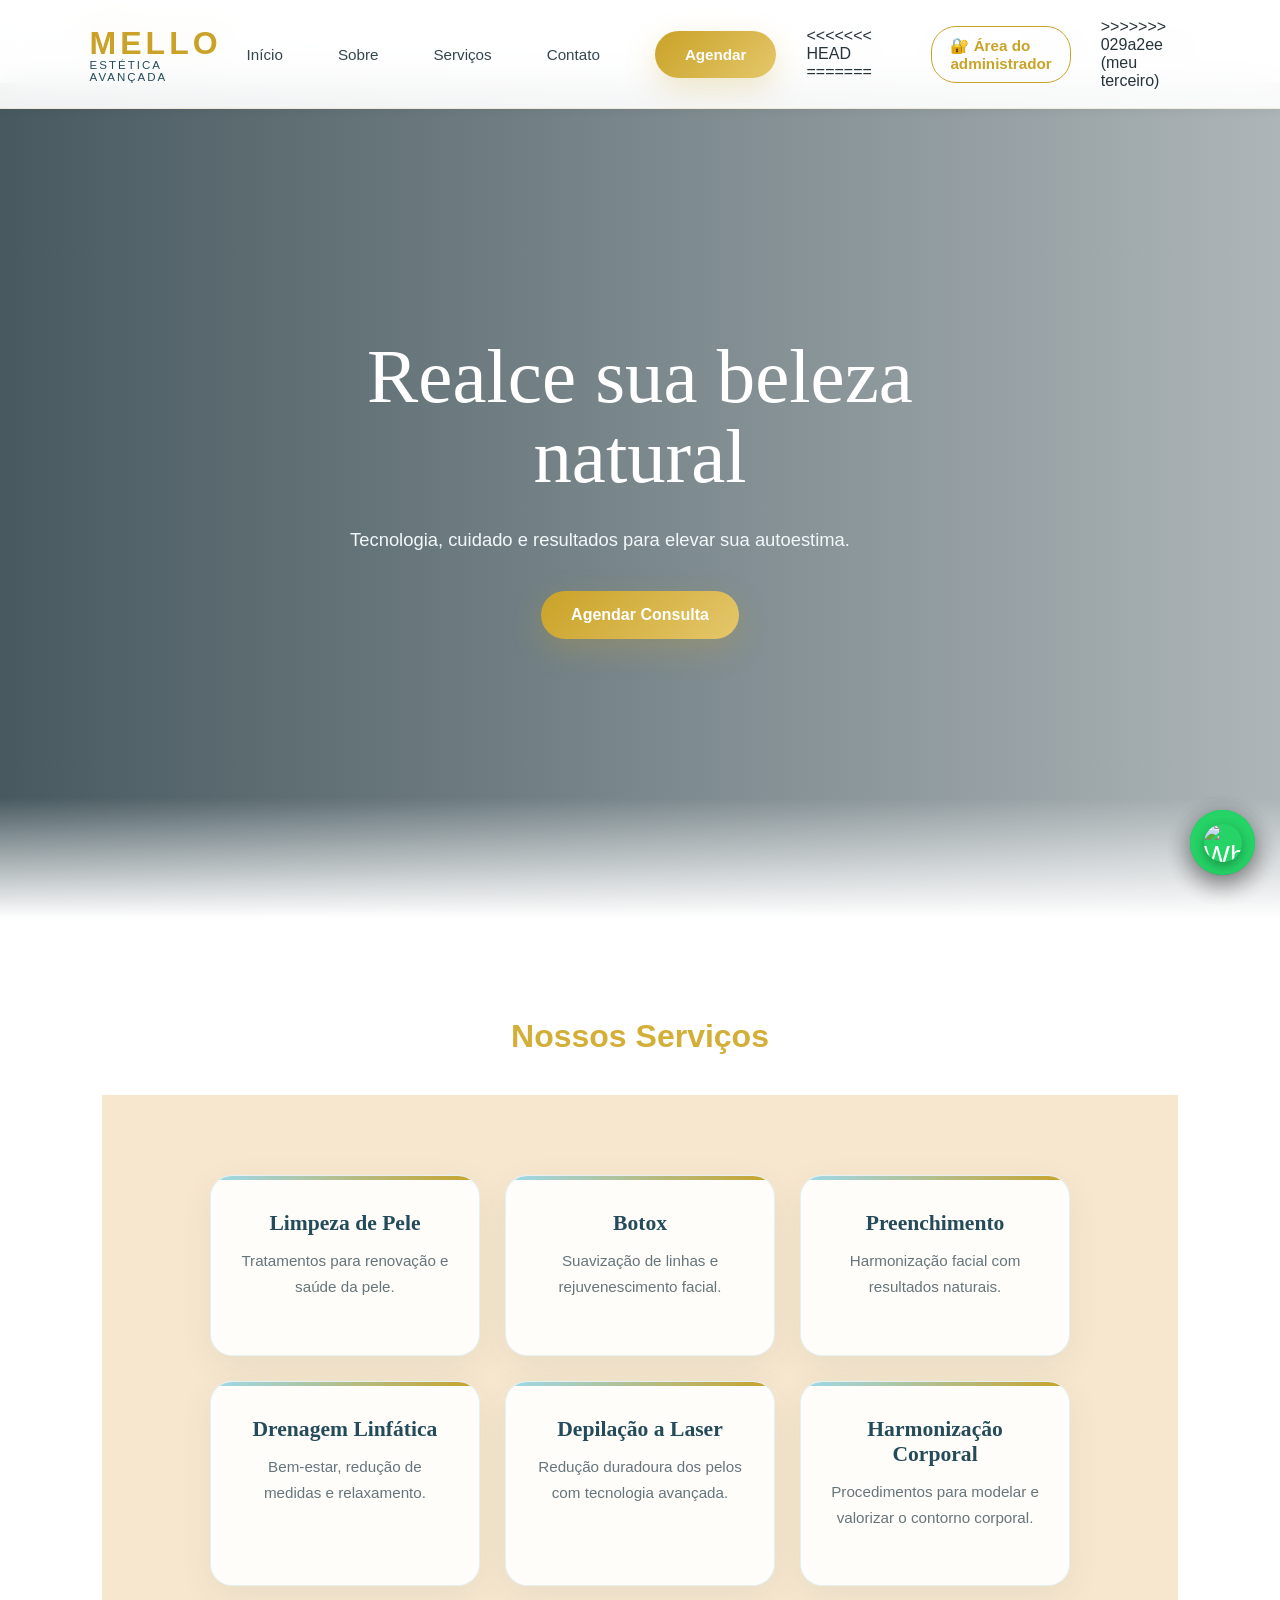
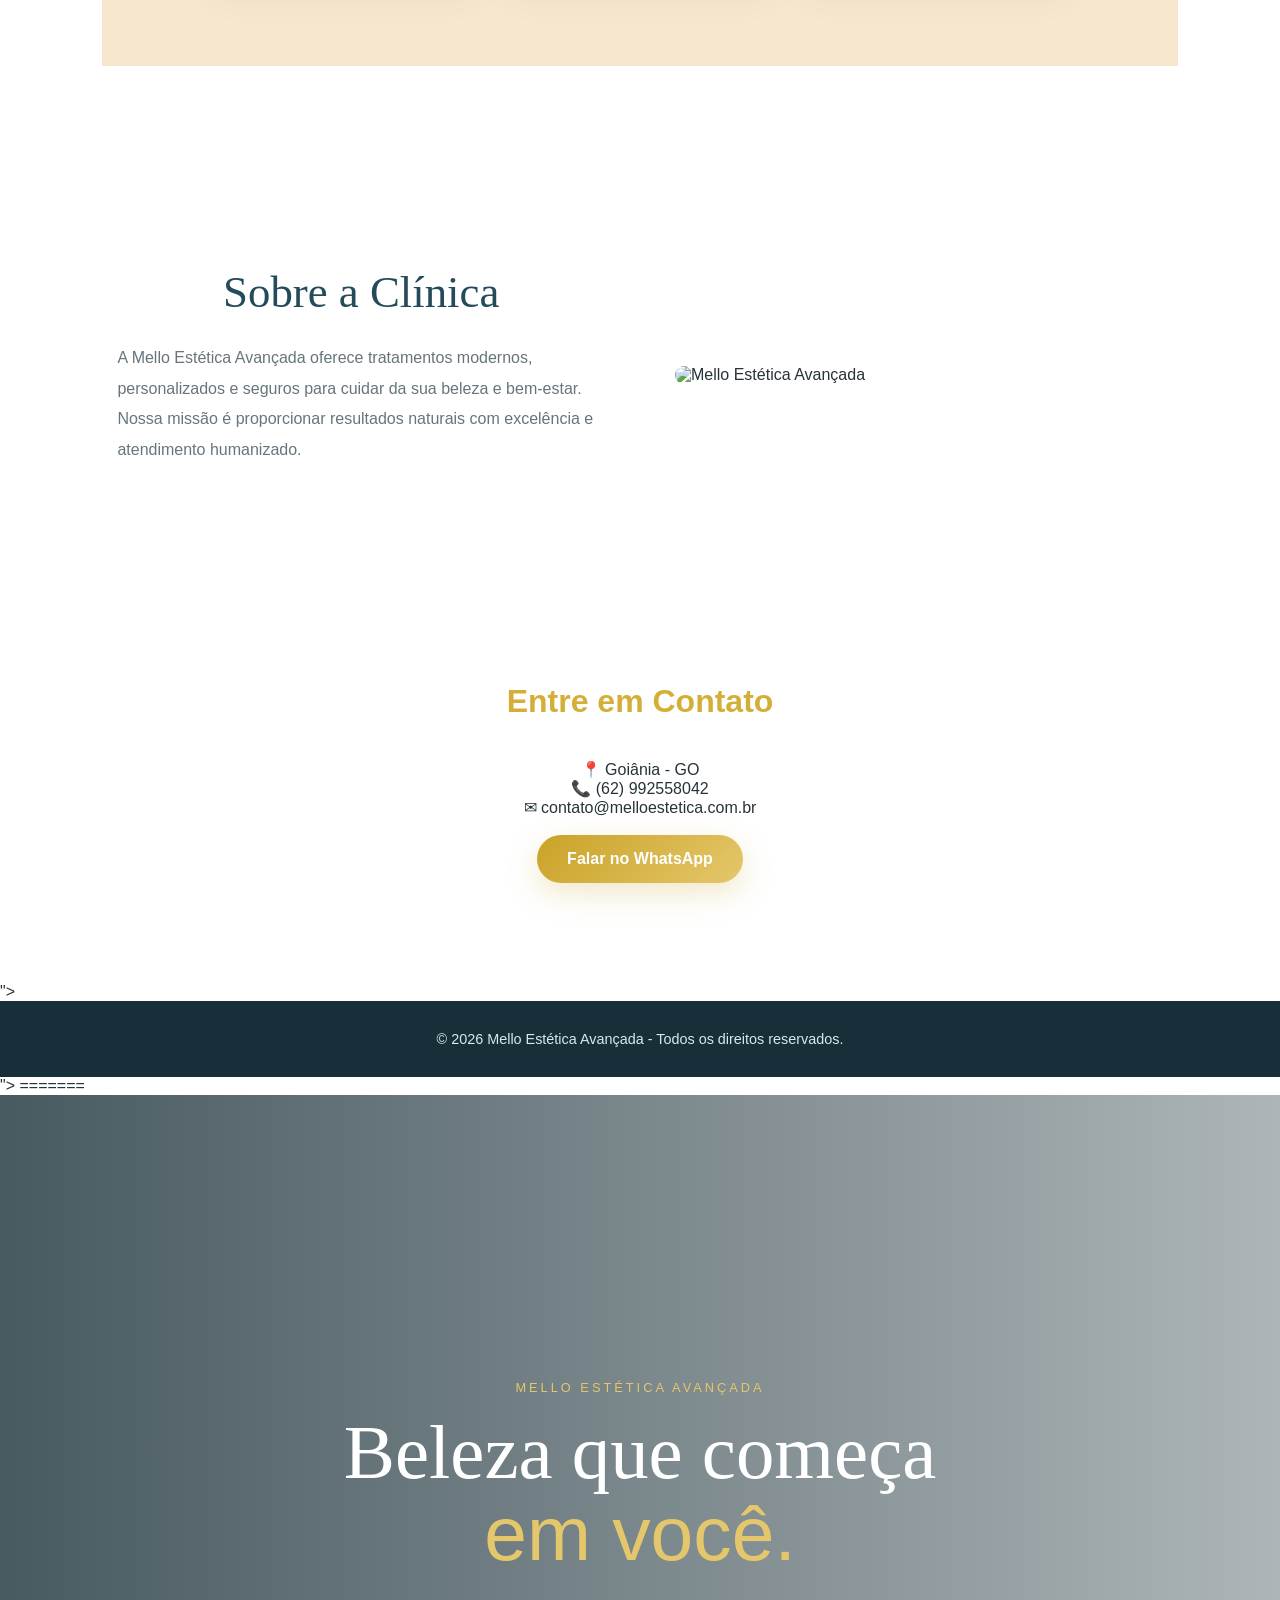
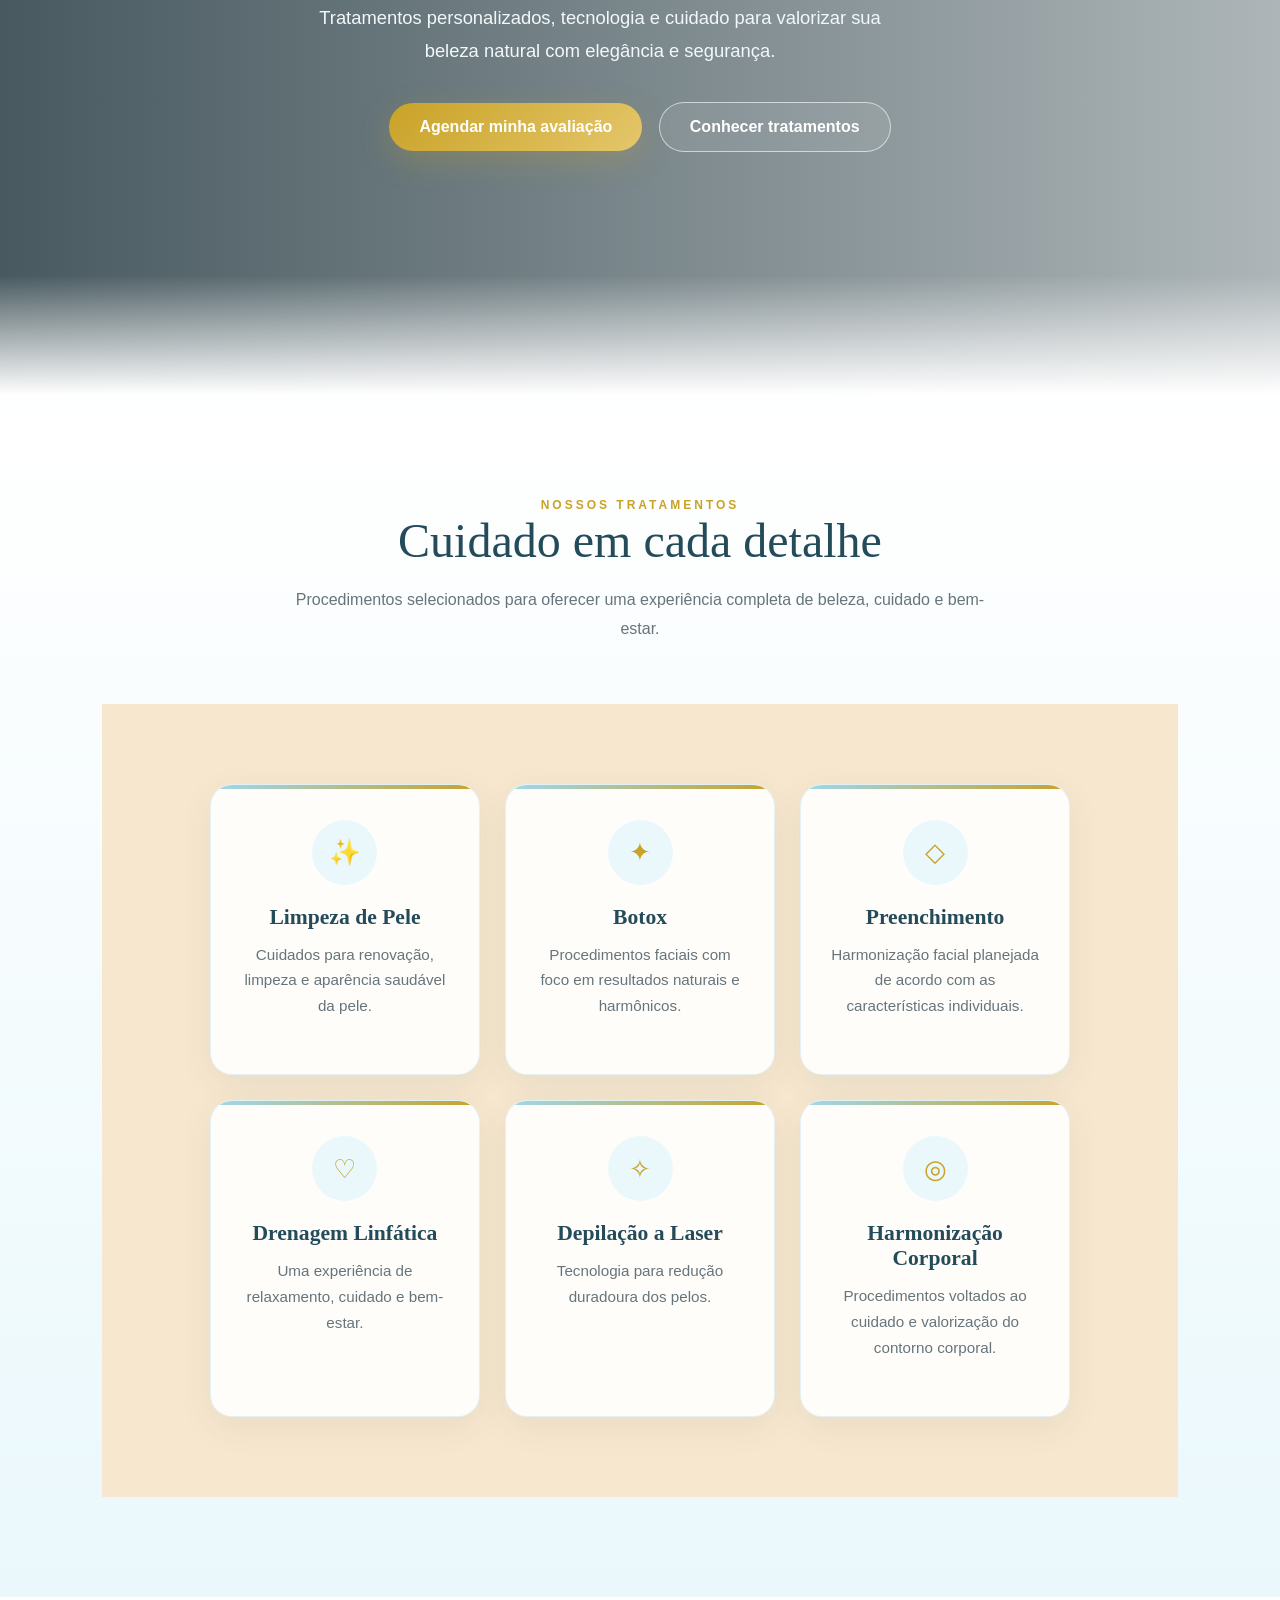
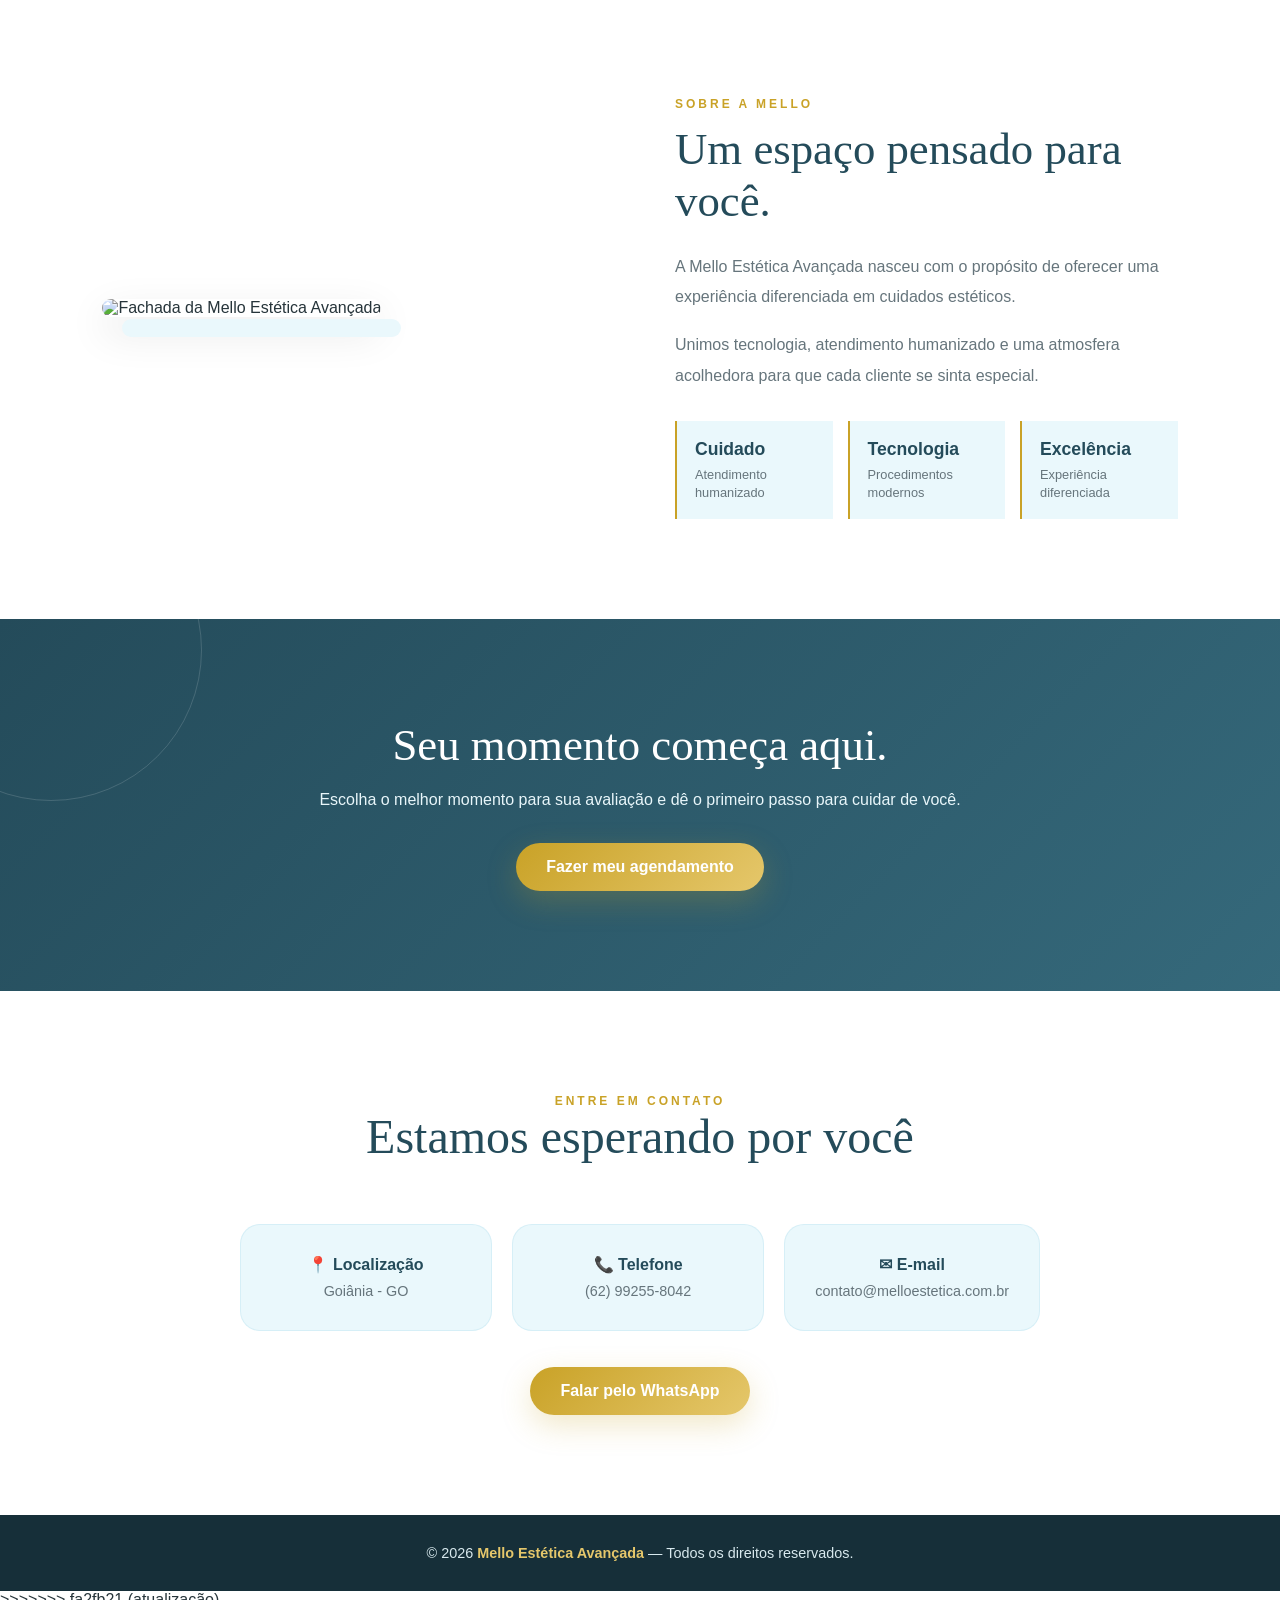
==== commit 0ec88457: "meu terceiro" ====
--- a/index.html
+++ b/index.html
@@ -6,12 +6,31 @@
 <meta name="viewport" content="width=device-width, initial-scale=1.0">
 <title>Mello Estética Avançada</title>
 
+
+
 <style>
 *{
     margin:0;
     padding:0;
     box-sizing:border-box;
     font-family: 'Segoe UI', sans-serif;
+}
+
+.btn-admin {
+    display: inline-block;
+    padding: 10px 18px;
+    border-radius: 25px;
+    background: transparent;
+    border: 1px solid #C9A227;
+    color: #C9A227;
+    text-decoration: none;
+    font-weight: 600;
+    transition: 0.3s;
+}
+
+.btn-admin:hover {
+    background: #C9A227;
+    color: white;
 }
 
 body{
@@ -1194,6 +1213,12 @@
             >
                 Agendar
             </a>
+<<<<<<< HEAD
+=======
+            <a href="admin-login.html" class="btn-admin">
+                🔐 Área do administrador
+            </a>
+>>>>>>> 029a2ee (meu terceiro)
 
         </nav>
 
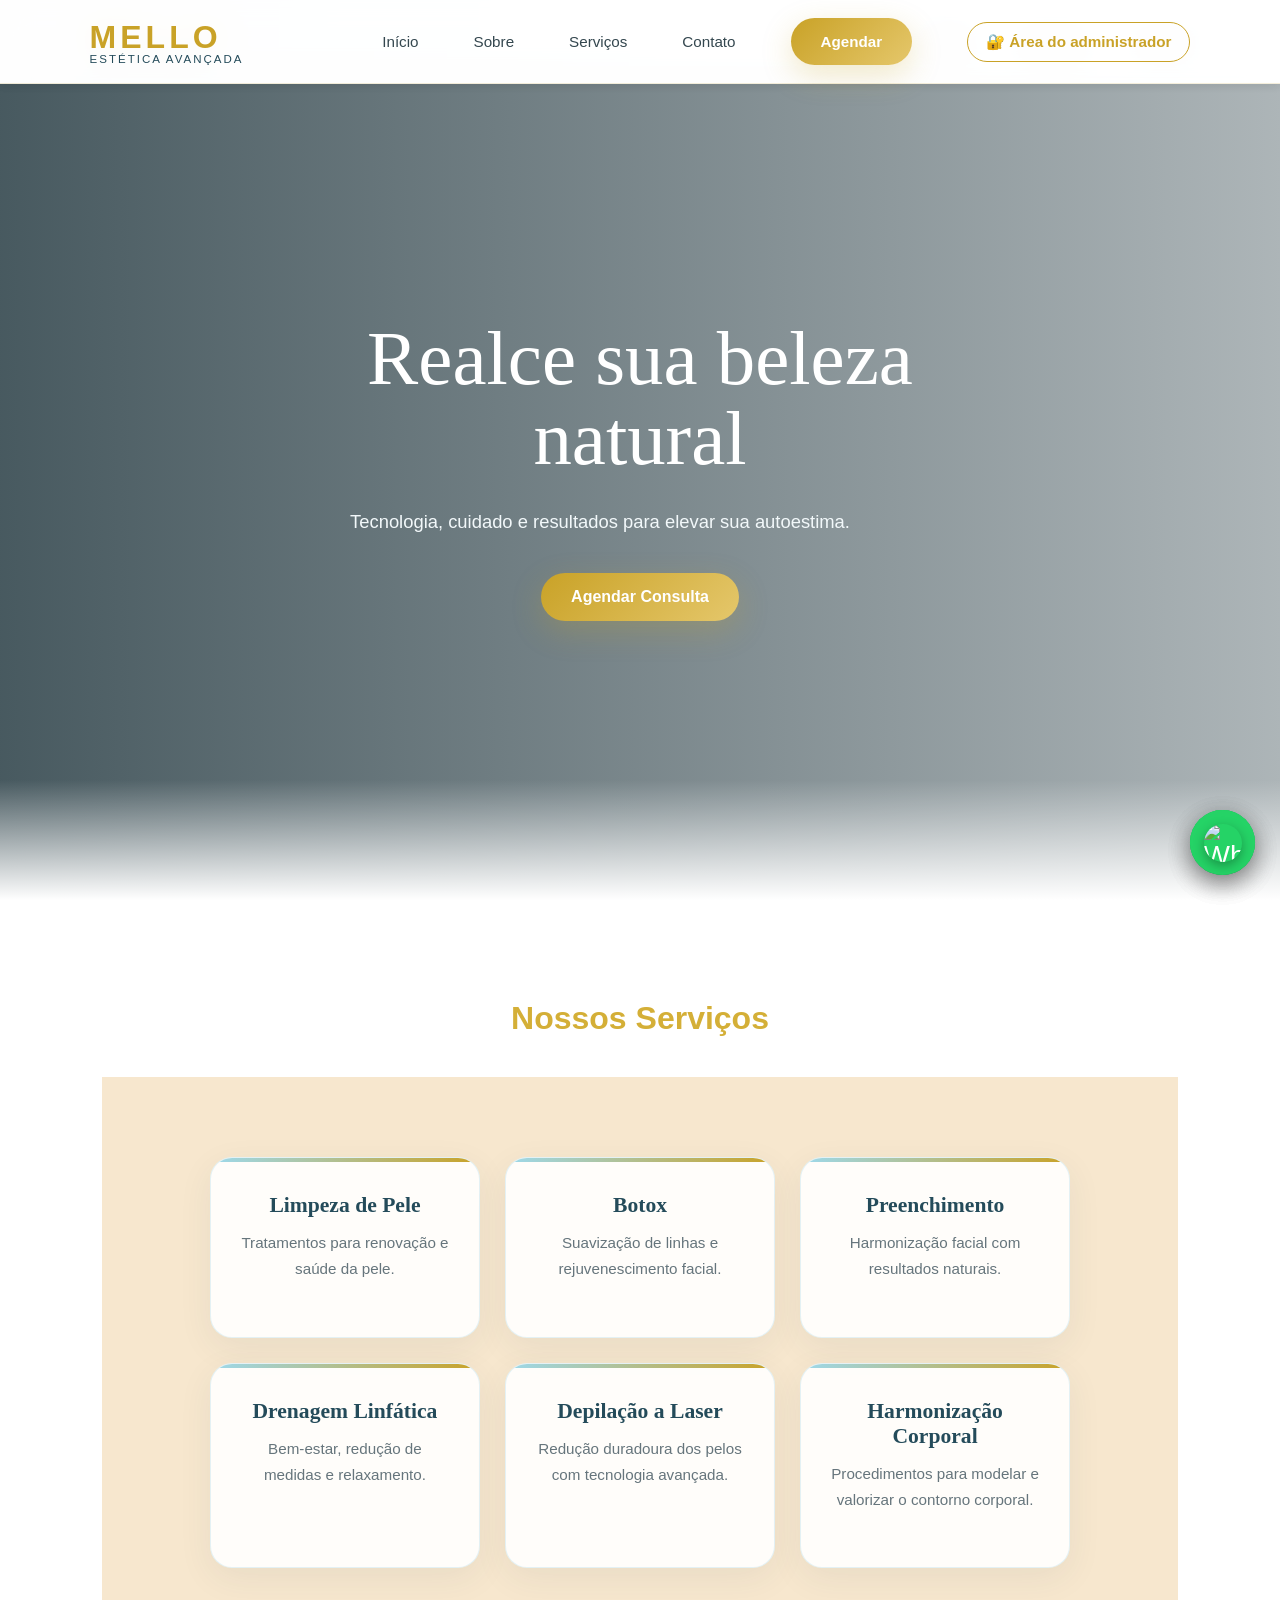
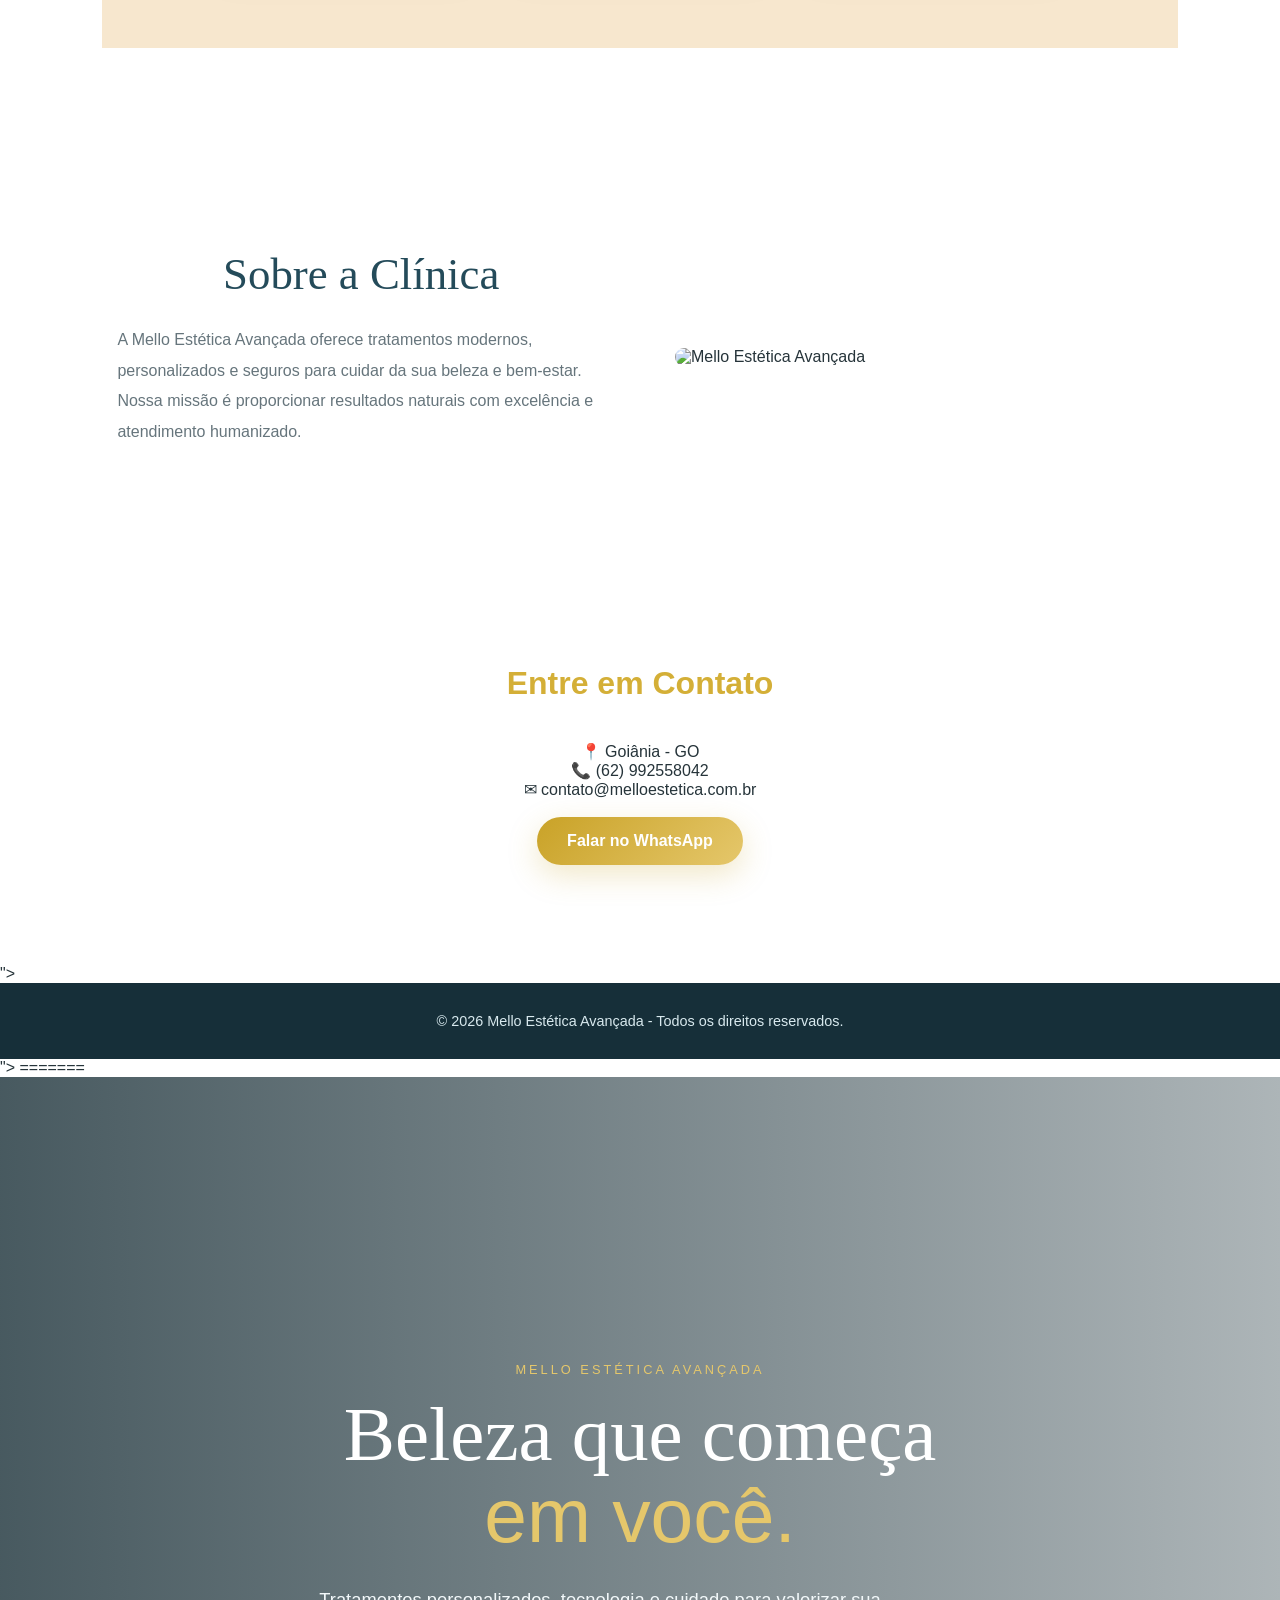
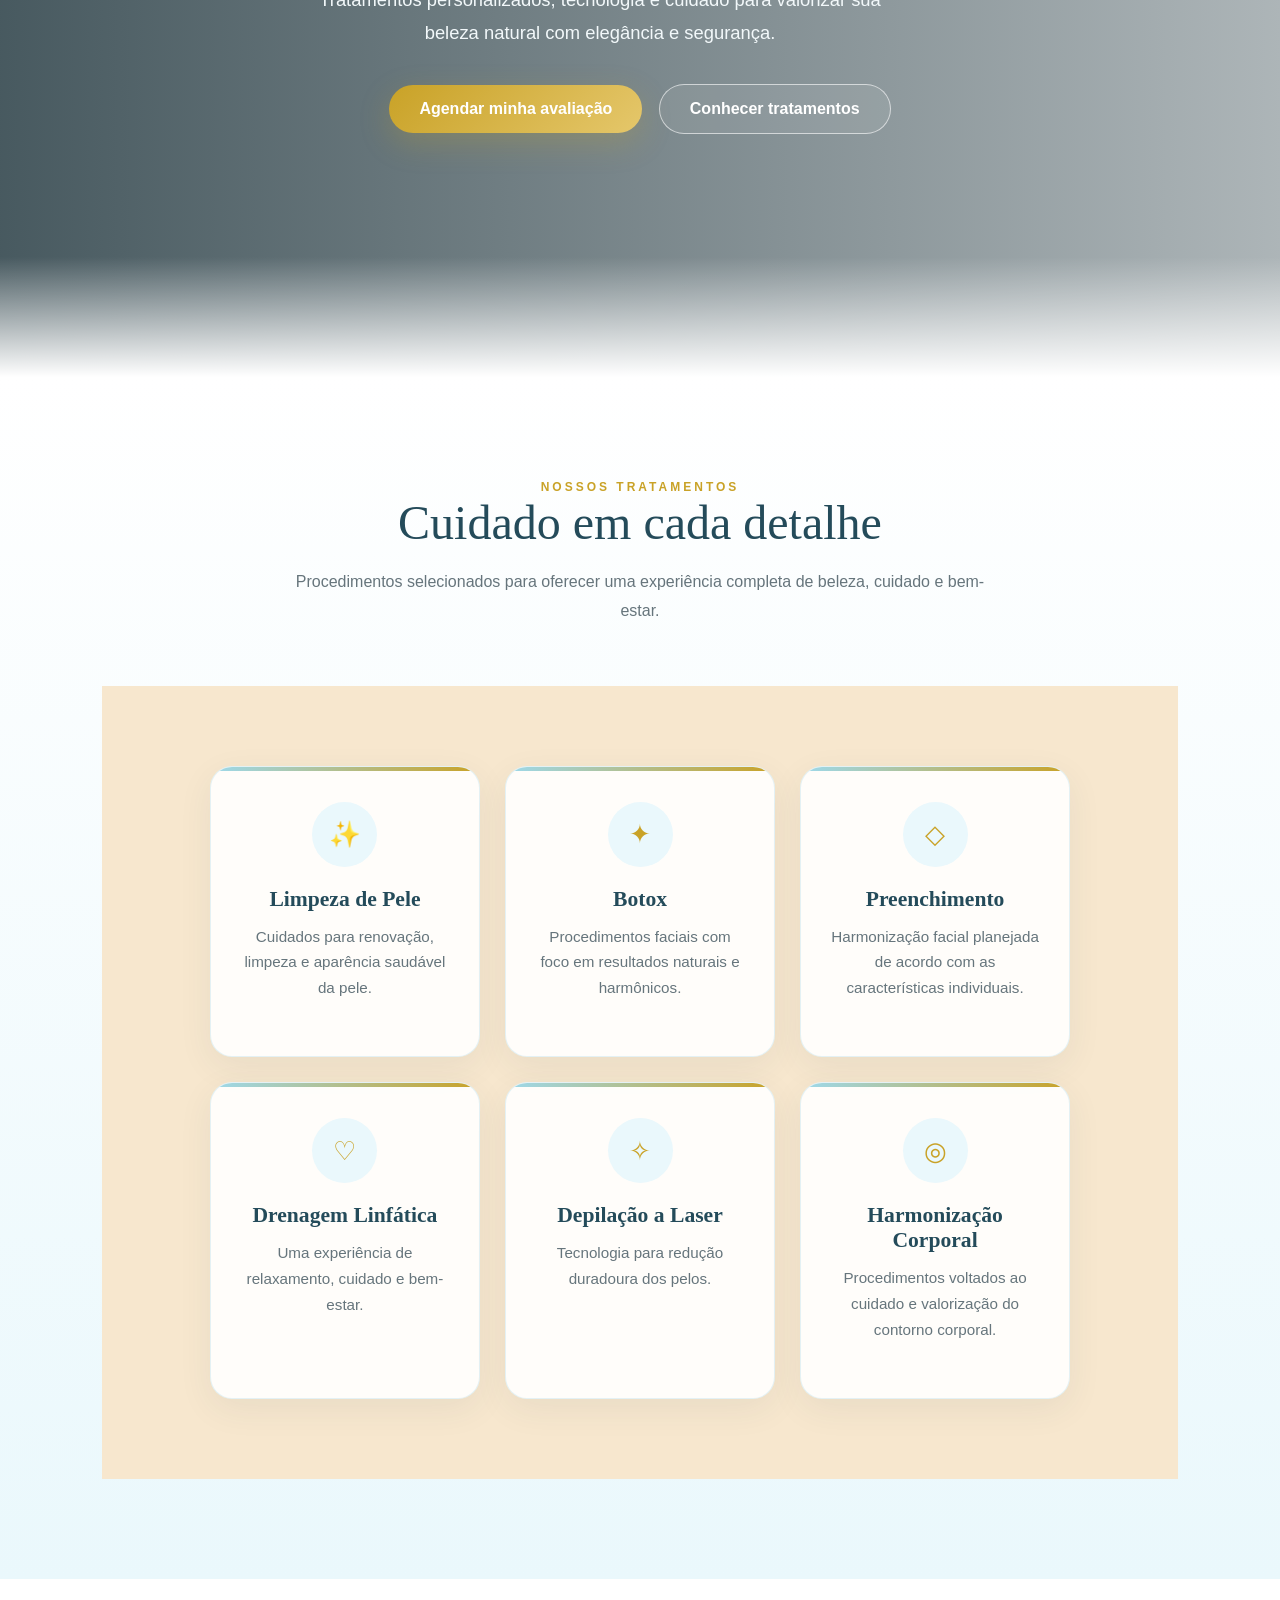
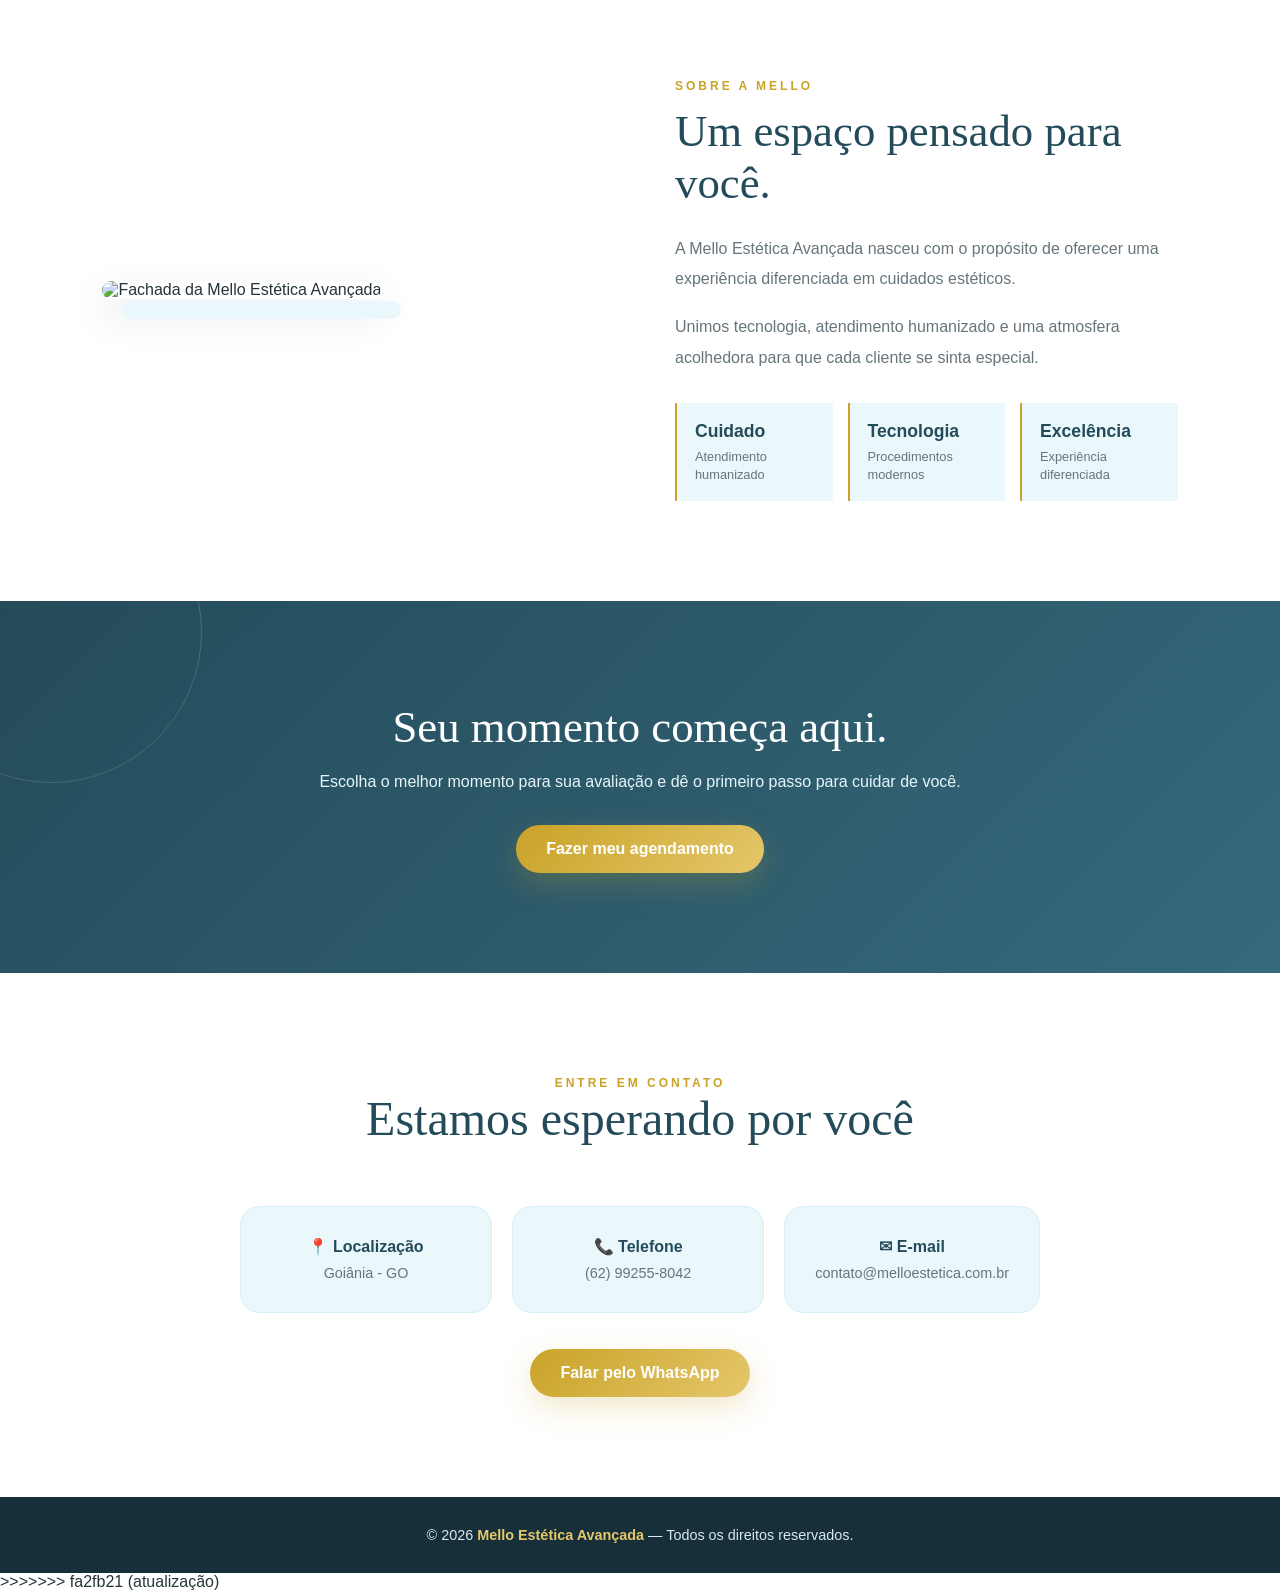
==== commit 937761e7: "meu quarto" ====
--- a/index.html
+++ b/index.html
@@ -1,6 +1,6 @@
 <!DOCTYPE html>
 <html lang="pt-BR">
-<<<<<<< HEAD
+
 <head>
 <meta charset="UTF-8">
 <meta name="viewport" content="width=device-width, initial-scale=1.0">
@@ -1213,12 +1213,11 @@
             >
                 Agendar
             </a>
-<<<<<<< HEAD
-=======
+
             <a href="admin-login.html" class="btn-admin">
                 🔐 Área do administrador
             </a>
->>>>>>> 029a2ee (meu terceiro)
+
 
         </nav>
 
